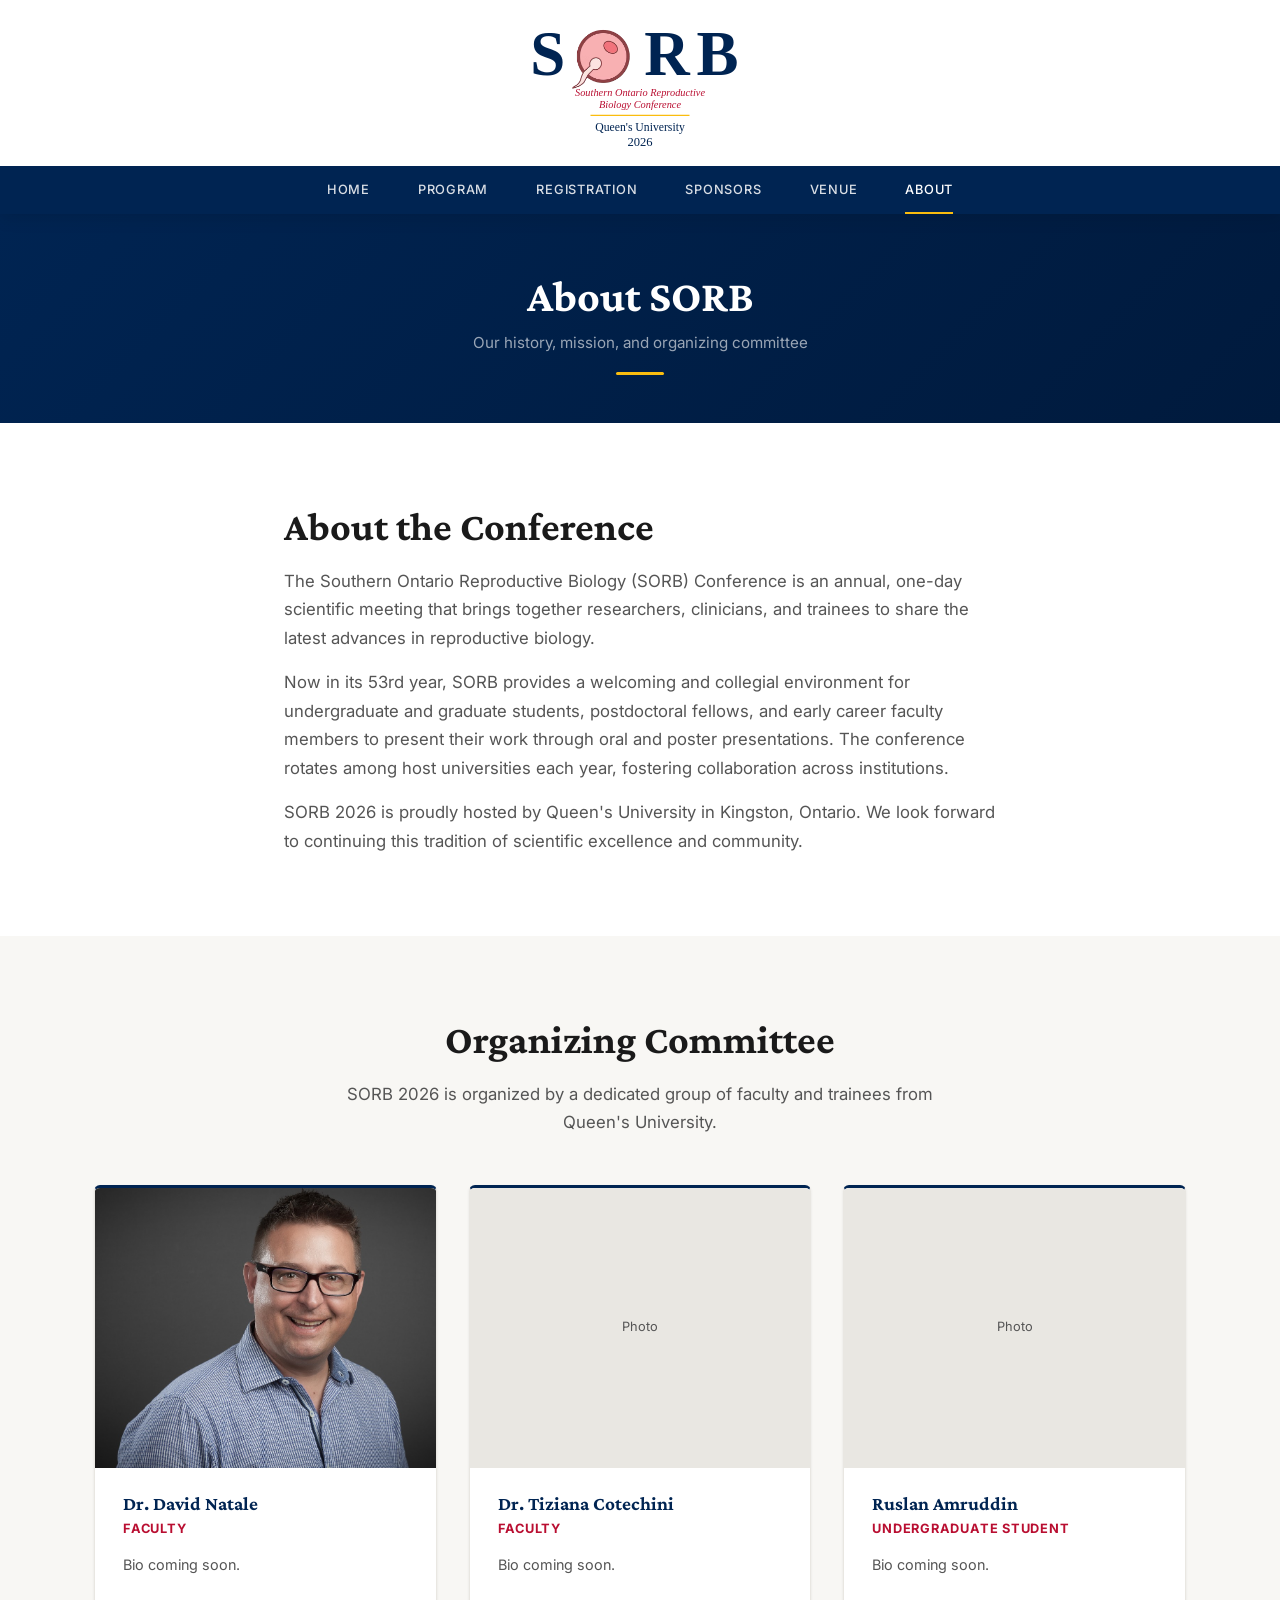
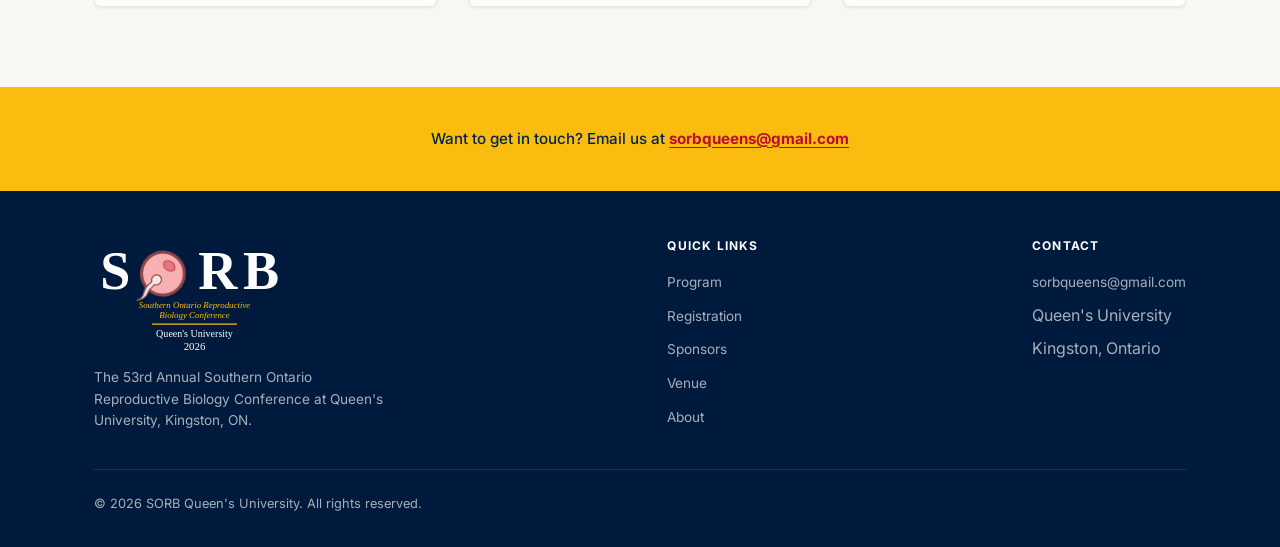
==== about.html @ fcd5a724 "Add Dr. David Natale headshot to About page Co-Authored-By: Claude Opus 4.6 (1M context) <noreply@an" ====
<!DOCTYPE html>
<html lang="en">
<head>
  <meta charset="UTF-8">
  <meta name="viewport" content="width=device-width, initial-scale=1.0">
  <title>About — SORB 2026</title>
  <meta name="description" content="About the Southern Ontario Reproductive Biology Conference and the SORB 2026 organizing committee at Queen's University.">
  <meta property="og:title" content="About — SORB 2026">
  <meta property="og:description" content="Learn about the SORB conference and our organizing committee.">
  <link rel="icon" href="favicon.ico" sizes="any">
  <link rel="preconnect" href="https://fonts.googleapis.com">
  <link rel="preconnect" href="https://fonts.gstatic.com" crossorigin>
  <link href="https://fonts.googleapis.com/css2?family=Crimson+Pro:wght@700;800&family=Inter:wght@400;500;600;700&display=swap" rel="stylesheet">
  <link rel="stylesheet" href="styles.css">
</head>
<body>

  <a href="#main" class="skip-link">Skip to content</a>

  <header class="site-header">
    <div class="header-top">
      <a href="index.html" class="header-logo">
        <img src="logo.svg" alt="SORB — Southern Ontario Reproductive Biology Conference, Queen's University 2026" class="header-logo__img">
      </a>
      <button class="nav-toggle" aria-label="Toggle navigation" aria-expanded="false">
        <span></span><span></span><span></span>
      </button>
    </div>
    <nav class="header-nav" aria-label="Main navigation">
      <ul class="header-nav__list">
        <li class="header-nav__item"><a href="index.html">Home</a></li>
        <li class="header-nav__item"><a href="program.html">Program</a></li>
        <li class="header-nav__item"><a href="registration.html">Registration</a></li>
        <li class="header-nav__item"><a href="sponsors.html">Sponsors</a></li>
        <li class="header-nav__item"><a href="venue.html">Venue</a></li>
        <li class="header-nav__item"><a href="about.html" class="active">About</a></li>
      </ul>
    </nav>
  </header>

  <main id="main">
    <div class="page-header">
      <h1 class="page-header__title">About SORB</h1>
      <p class="page-header__subtitle">Our history, mission, and organizing committee</p>
      <div class="page-header__divider"></div>
    </div>

    <!-- About -->
    <section class="section">
      <div class="container container--narrow">
        <h2 class="section-title animate animate--fade-up">About the Conference</h2>
        <p class="section-subtitle animate animate--fade-up animate--d1" style="max-width:none;">
          The Southern Ontario Reproductive Biology (SORB) Conference is an annual, one-day scientific meeting that brings together researchers, clinicians, and trainees to share the latest advances in reproductive biology.
        </p>
        <p class="section-subtitle animate animate--fade-up animate--d2" style="max-width:none;margin-top:16px;">
          Now in its 53rd year, SORB provides a welcoming and collegial environment for undergraduate and graduate students, postdoctoral fellows, and early career faculty members to present their work through oral and poster presentations. The conference rotates among host universities each year, fostering collaboration across institutions.
        </p>
        <p class="section-subtitle animate animate--fade-up animate--d3" style="max-width:none;margin-top:16px;">
          SORB 2026 is proudly hosted by Queen's University in Kingston, Ontario. We look forward to continuing this tradition of scientific excellence and community.
        </p>
      </div>
    </section>

    <!-- Organizing Committee -->
    <section class="section section--light">
      <div class="container">
        <div class="text-center">
          <h2 class="section-title animate animate--fade-up">Organizing Committee</h2>
          <p class="section-subtitle mx-auto animate animate--fade-up animate--d1" style="text-align:center;margin-bottom:16px;">
            SORB 2026 is organized by a dedicated group of faculty and trainees from Queen's University.
          </p>
        </div>

        <div class="team-grid-bio">
          <div class="bio-card animate animate--fade-up animate--d1">
            <div class="bio-card__photo">
              <img src="images/david-natale.jpg" alt="Dr. David Natale">
            </div>
            <div class="bio-card__body">
              <h3 class="bio-card__name">Dr. David Natale</h3>
              <p class="bio-card__role">Faculty</p>
              <p class="bio-card__bio">Bio coming soon.</p>
            </div>
          </div>
          <div class="bio-card animate animate--fade-up animate--d2">
            <div class="bio-card__photo">
              <span>Photo</span>
            </div>
            <div class="bio-card__body">
              <h3 class="bio-card__name">Dr. Tiziana Cotechini</h3>
              <p class="bio-card__role">Faculty</p>
              <p class="bio-card__bio">Bio coming soon.</p>
            </div>
          </div>
          <div class="bio-card animate animate--fade-up animate--d3">
            <div class="bio-card__photo">
              <span>Photo</span>
            </div>
            <div class="bio-card__body">
              <h3 class="bio-card__name">Ruslan Amruddin</h3>
              <p class="bio-card__role">Undergraduate Student</p>
              <p class="bio-card__bio">Bio coming soon.</p>
            </div>
          </div>
        </div>
      </div>
    </section>

    <section class="contact-bar">
      <div class="container">
        <p>Want to get in touch? Email us at <a href="mailto:sorbqueens@gmail.com">sorbqueens@gmail.com</a></p>
      </div>
    </section>
  </main>

  <footer class="site-footer">
    <div class="container">
      <div class="footer-inner">
        <div class="footer-brand">
          <img src="logo-footer.svg" alt="SORB 2026" class="footer-brand__img">
          <p class="footer-brand__text">The 53rd Annual Southern Ontario Reproductive Biology Conference at Queen's University, Kingston, ON.</p>
        </div>
        <div class="footer-links">
          <h4>Quick Links</h4>
          <ul>
            <li><a href="program.html">Program</a></li>
            <li><a href="registration.html">Registration</a></li>
            <li><a href="sponsors.html">Sponsors</a></li>
            <li><a href="venue.html">Venue</a></li>
            <li><a href="about.html">About</a></li>
          </ul>
        </div>
        <div class="footer-links">
          <h4>Contact</h4>
          <ul>
            <li><a href="mailto:sorbqueens@gmail.com">sorbqueens@gmail.com</a></li>
            <li>Queen's University</li>
            <li>Kingston, Ontario</li>
          </ul>
        </div>
      </div>
      <div class="footer-bottom">
        <span>&copy; 2026 SORB Queen's University. All rights reserved.</span>
      </div>
    </div>
  </footer>

  <script src="animations.js"></script>
</body>
</html>
---- styles.css ----
/* SORB 2026 — Queen's University */

*,
*::before,
*::after {
  margin: 0;
  padding: 0;
  box-sizing: border-box;
}

:root {
  --navy: #002452;
  --gold: #fabd0f;
  --red: #b90e31;
  --navy-light: #003478;
  --navy-dark: #001a3d;
  --gold-light: #fcd44f;
  --gold-dark: #7a5c00;
  --red-light: #d4213f;
  --off-white: #f8f7f4;
  --light-gray: #e9e7e2;
  --text: #1a1a1a;
  --text-muted: #555;
  --white: #ffffff;
  --shadow-sm: 0 1px 3px rgba(0, 0, 0, .08);
  --shadow-md: 0 4px 16px rgba(0, 0, 0, .1);
  --shadow-lg: 0 8px 32px rgba(0, 0, 0, .12);
  --radius: 6px;
  --transition: .25s ease;
}

html {
  scroll-behavior: smooth;
  font-size: 16px;
}

body {
  font-family: 'Inter', -apple-system, BlinkMacSystemFont, 'Segoe UI', Roboto, sans-serif;
  color: var(--text);
  background: var(--white);
  line-height: 1.6;
  -webkit-font-smoothing: antialiased;
  opacity: 0;
  transition: opacity .5s ease;
}

body.loaded {
  opacity: 1;
}

img {
  max-width: 100%;
  display: block;
}

a {
  color: inherit;
  text-decoration: none;
}

/* Restore link affordance in body content */
.venue-details a,
.contact-bar a,
.section-subtitle a,
.guideline-card__text a,
.info-card__text a {
  color: var(--red);
  font-weight: 600;
  text-decoration: underline;
  text-underline-offset: 3px;
  transition: color var(--transition);
}

.venue-details a:hover,
.section-subtitle a:hover {
  color: var(--navy);
}

h1, h2, h3, h4, h5, h6 {
  font-family: 'Crimson Pro', Georgia, 'Times New Roman', serif;
  line-height: 1.2;
  font-weight: 700;
}

/* Skip Nav */
.skip-link {
  position: absolute;
  top: -100px;
  left: 16px;
  background: var(--gold);
  color: var(--navy);
  padding: 8px 16px;
  font-family: 'Inter', sans-serif;
  font-size: .85rem;
  font-weight: 600;
  border-radius: var(--radius);
  z-index: 9999;
  transition: top .2s;
}

.skip-link:focus {
  top: 8px;
}

/* Focus Visible */
:focus-visible {
  outline: 2px solid var(--gold);
  outline-offset: 3px;
}

.site-header :focus-visible {
  outline-color: var(--gold);
}

/* Utilities */
.container {
  width: 100%;
  max-width: 1140px;
  margin: 0 auto;
  padding: 0 24px;
}

.container--narrow {
  max-width: 760px;
}

.container--xs {
  max-width: 600px;
}

.section {
  padding: 80px 0;
}

.section--navy {
  background: var(--navy);
  color: var(--white);
}

.section--gold {
  background: var(--gold);
  color: var(--navy);
}

.section--red {
  background: var(--red);
  color: var(--white);
}

.section--light {
  background: var(--off-white);
}

.section-label {
  display: inline-block;
  font-family: 'Inter', sans-serif;
  font-size: .75rem;
  font-weight: 700;
  letter-spacing: .15em;
  text-transform: uppercase;
  color: var(--red);
  margin-bottom: 12px;
}

.section--navy .section-label {
  color: var(--gold);
}

.section-title {
  font-size: clamp(1.75rem, 4vw, 2.5rem);
  margin-bottom: 16px;
}

.section-subtitle {
  font-family: 'Inter', sans-serif;
  font-size: 1.05rem;
  font-weight: 400;
  color: var(--text-muted);
  max-width: 640px;
  line-height: 1.7;
}

.section--navy .section-subtitle {
  color: rgba(255, 255, 255, .7);
}

.text-center {
  text-align: center;
}

.mx-auto {
  margin-left: auto;
  margin-right: auto;
}

/* Buttons */
.btn {
  display: inline-flex;
  align-items: center;
  justify-content: center;
  gap: 8px;
  font-family: 'Inter', sans-serif;
  font-size: .875rem;
  font-weight: 600;
  letter-spacing: .03em;
  padding: 13px 32px;
  border-radius: var(--radius);
  border: 2px solid transparent;
  cursor: pointer;
  transition: all var(--transition);
  white-space: nowrap;
}

.btn--primary {
  background: var(--gold);
  color: var(--navy);
  border-color: var(--gold);
}

.btn--primary:hover {
  background: var(--gold-light);
  border-color: var(--gold-light);
  transform: translateY(-2px) scale(1.02);
  box-shadow: 0 6px 20px rgba(250, 189, 15, .35);
}

.btn--outline {
  background: transparent;
  color: var(--white);
  border-color: var(--white);
}

.btn--outline:hover {
  background: var(--white);
  color: var(--navy);
  transform: translateY(-2px) scale(1.02);
}

.btn--red {
  background: var(--red);
  color: var(--white);
  border-color: var(--red);
}

.btn--red:hover {
  background: var(--red-light);
  border-color: var(--red-light);
  transform: translateY(-2px) scale(1.02);
  box-shadow: 0 6px 20px rgba(185, 14, 49, .3);
}

.btn--navy {
  background: var(--navy);
  color: var(--white);
  border-color: var(--navy);
}

.btn--navy:hover {
  background: var(--navy-light);
  border-color: var(--navy-light);
  transform: translateY(-2px) scale(1.02);
  box-shadow: var(--shadow-md);
}

.btn--disabled {
  opacity: .45;
  pointer-events: none;
}

/* Header */
.site-header {
  position: sticky;
  top: 0;
  z-index: 1000;
  background: var(--navy);
  box-shadow: var(--shadow-md);
}

.header-top {
  display: flex;
  align-items: center;
  justify-content: center;
  padding: 16px 24px 10px;
  background: var(--white);
}

.header-logo {
  display: flex;
  align-items: center;
  justify-content: center;
}

.header-logo__img {
  height: 140px;
  width: auto;
}

.header-nav {
  background: var(--navy);
}

.header-nav__list {
  display: flex;
  align-items: center;
  justify-content: center;
  list-style: none;
  gap: 0;
}

.header-nav__item a {
  display: block;
  padding: 14px 24px;
  font-family: 'Inter', sans-serif;
  font-size: .8rem;
  font-weight: 500;
  letter-spacing: .06em;
  text-transform: uppercase;
  color: rgba(255, 255, 255, .85);
  transition: all var(--transition);
  position: relative;
}

.header-nav__item a::after {
  content: '';
  position: absolute;
  bottom: 0;
  left: 24px;
  width: 0;
  height: 2px;
  background: var(--gold);
  transition: width .3s ease;
}

.header-nav__item a:hover,
.header-nav__item a.active {
  color: var(--white);
}

.header-nav__item a:hover::after,
.header-nav__item a.active::after {
  width: calc(100% - 48px);
}

/* Mobile hamburger */
.nav-toggle {
  display: none;
  background: none;
  border: none;
  cursor: pointer;
  padding: 8px;
  position: absolute;
  right: 20px;
  top: 50%;
  transform: translateY(-50%);
}

.nav-toggle span {
  display: block;
  width: 24px;
  height: 2px;
  background: var(--navy);
  margin: 5px 0;
  transition: all .3s;
}

/* Hero */
.hero {
  position: relative;
  min-height: 560px;
  display: flex;
  align-items: center;
  justify-content: center;
  background: var(--navy);
  overflow: hidden;
  text-align: center;
  color: var(--white);
  animation: heroGradient 12s ease infinite;
}

@keyframes heroGradient {
  0%, 100% { background: linear-gradient(135deg, var(--navy) 0%, var(--navy-dark) 60%, #001230 100%); }
  50% { background: linear-gradient(135deg, #001230 0%, var(--navy) 40%, var(--navy-dark) 100%); }
}

/* Floating shapes */
.hero__shape {
  position: absolute;
  border-radius: 50%;
  opacity: .06;
  pointer-events: none;
}

.hero__shape--1 {
  width: 300px;
  height: 300px;
  border: 2px solid var(--gold);
  top: -60px;
  right: -80px;
  animation: float1 8s ease-in-out infinite;
}

.hero__shape--2 {
  width: 180px;
  height: 180px;
  background: var(--red);
  bottom: -40px;
  left: 5%;
  animation: float2 10s ease-in-out infinite;
}

.hero__shape--3 {
  width: 120px;
  height: 120px;
  border: 2px solid var(--white);
  top: 30%;
  left: -30px;
  animation: float3 7s ease-in-out infinite;
}

@keyframes float1 {
  0%, 100% { transform: translate(0, 0) rotate(0deg); }
  50% { transform: translate(-20px, 30px) rotate(15deg); }
}

@keyframes float2 {
  0%, 100% { transform: translate(0, 0) scale(1); }
  50% { transform: translate(15px, -25px) scale(1.05); }
}

@keyframes float3 {
  0%, 100% { transform: translate(0, 0); }
  50% { transform: translate(10px, 20px); }
}

.hero__content {
  position: relative;
  z-index: 1;
  padding: 60px 24px;
  max-width: 820px;
  animation: heroFadeIn .8s ease .2s both;
}

@keyframes heroFadeIn {
  from { opacity: 0; transform: translateY(20px); }
  to { opacity: 1; transform: translateY(0); }
}

.hero__edition {
  font-family: 'Inter', sans-serif;
  font-size: .8rem;
  font-weight: 600;
  letter-spacing: .12em;
  text-transform: uppercase;
  color: rgba(255, 255, 255, .5);
  margin-bottom: 20px;
}

.hero__title {
  font-size: clamp(2.5rem, 6vw, 4rem);
  font-weight: 800;
  margin-bottom: 20px;
  line-height: 1.1;
}

.hero__title em {
  font-style: normal;
  color: var(--gold);
}

.hero__desc {
  font-family: 'Inter', sans-serif;
  font-size: 1.05rem;
  color: rgba(255, 255, 255, .7);
  max-width: 580px;
  margin: 0 auto 36px;
  line-height: 1.7;
}

.hero__actions {
  display: flex;
  align-items: center;
  justify-content: center;
  gap: 16px;
  flex-wrap: wrap;
}

/* Countdown */
.countdown {
  background: var(--white);
  padding: 48px 0;
  text-align: center;
  border-bottom: 1px solid var(--light-gray);
}

.countdown__label {
  font-family: 'Inter', sans-serif;
  font-size: .75rem;
  font-weight: 700;
  letter-spacing: .12em;
  text-transform: uppercase;
  color: var(--text-muted);
  margin-bottom: 24px;
}

.countdown__grid {
  display: flex;
  justify-content: center;
  gap: 20px;
  flex-wrap: wrap;
}

.countdown__box {
  background: var(--navy);
  border-radius: var(--radius);
  padding: 20px 28px;
  min-width: 100px;
  text-align: center;
}

.countdown__number {
  font-family: 'Crimson Pro', Georgia, serif;
  font-size: 2.5rem;
  font-weight: 700;
  color: var(--gold);
  line-height: 1;
  transition: transform .3s ease;
}

.countdown__number.tick {
  animation: countTick .4s ease;
}

@keyframes countTick {
  0% { transform: scale(1); }
  50% { transform: scale(1.1); }
  100% { transform: scale(1); }
}

.countdown__unit {
  font-family: 'Inter', sans-serif;
  font-size: .7rem;
  font-weight: 600;
  letter-spacing: .1em;
  text-transform: uppercase;
  color: rgba(255, 255, 255, .6);
  margin-top: 6px;
}

/* Stats */
.stats {
  background: var(--navy);
  padding: 56px 0;
  border-top: 3px solid var(--gold);
}

.stats__grid {
  display: flex;
  justify-content: center;
  gap: 56px;
  flex-wrap: wrap;
}

.stats__item {
  text-align: center;
  color: var(--white);
}

.stats__number {
  font-family: 'Crimson Pro', Georgia, serif;
  font-size: 3rem;
  font-weight: 700;
  line-height: 1;
  color: var(--white);
}

.stats__number span {
  color: rgba(255, 255, 255, .5);
}

.stats__desc {
  font-family: 'Inter', sans-serif;
  font-size: .8rem;
  font-weight: 500;
  letter-spacing: .06em;
  text-transform: uppercase;
  color: rgba(255, 255, 255, .5);
  margin-top: 8px;
}

/* Info Cards */
.info-grid {
  display: grid;
  grid-template-columns: repeat(auto-fit, minmax(300px, 1fr));
  gap: 32px;
  margin-top: 48px;
}

.info-card {
  background: var(--white);
  border-radius: var(--radius);
  padding: 36px 32px;
  box-shadow: var(--shadow-sm);
  border: 1px solid var(--light-gray);
  border-top: 3px solid transparent;
  transition: all .3s ease;
}

.info-card:hover {
  box-shadow: var(--shadow-lg);
  transform: translateY(-5px);
  border-top-color: var(--navy);
}

.info-card__icon {
  width: 48px;
  height: 48px;
  border-radius: var(--radius);
  background: var(--navy);
  color: var(--gold);
  display: flex;
  align-items: center;
  justify-content: center;
  margin-bottom: 20px;
}

.info-card__title {
  font-size: 1.15rem;
  margin-bottom: 8px;
  color: var(--navy);
}

.info-card__text {
  font-family: 'Inter', sans-serif;
  font-size: .9rem;
  color: var(--text-muted);
  line-height: 1.65;
}

/* Announcement Banner */
.announcement {
  background: var(--red);
  color: var(--white);
  text-align: center;
  padding: 56px 24px;
}

.announcement__label {
  display: inline-block;
  font-family: 'Inter', sans-serif;
  font-size: .7rem;
  font-weight: 700;
  letter-spacing: .15em;
  text-transform: uppercase;
  background: rgba(255, 255, 255, .15);
  padding: 5px 16px;
  border-radius: 100px;
  margin-bottom: 20px;
}

.announcement__title {
  font-size: clamp(1.5rem, 3.5vw, 2.25rem);
  max-width: 700px;
  margin: 0 auto 24px;
}

/* Schedule (Program) */
.schedule-block {
  border-left: 3px solid var(--navy);
  padding-left: 28px;
  margin-bottom: 40px;
  position: relative;
}

.schedule-block::before {
  content: '';
  position: absolute;
  left: -7px;
  top: 4px;
  width: 11px;
  height: 11px;
  border-radius: 50%;
  background: var(--navy);
  border: 2px solid var(--white);
  box-shadow: 0 0 0 2px var(--navy);
}

.schedule-block__time {
  font-family: 'Inter', sans-serif;
  font-size: .85rem;
  font-weight: 700;
  letter-spacing: .04em;
  color: var(--red);
  margin-bottom: 4px;
}

.schedule-block__title {
  font-size: 1.1rem;
  color: var(--navy);
  margin-bottom: 4px;
}

.schedule-block__desc {
  font-family: 'Inter', sans-serif;
  font-size: .9rem;
  color: var(--text-muted);
  font-style: italic;
}

/* Timeline (Registration) */
.timeline {
  position: relative;
  padding-left: 0;
  list-style: none;
}

.timeline::before {
  content: '';
  position: absolute;
  left: 15px;
  top: 0;
  bottom: 0;
  width: 2px;
  background: var(--light-gray);
}

.timeline__item {
  position: relative;
  padding-left: 48px;
  padding-bottom: 32px;
}

.timeline__item:last-child {
  padding-bottom: 0;
}

.timeline__item::before {
  content: '';
  position: absolute;
  left: 8px;
  top: 6px;
  width: 16px;
  height: 16px;
  border-radius: 50%;
  background: var(--white);
  border: 3px solid var(--navy);
  z-index: 1;
}

.timeline__item--active::before {
  background: var(--gold);
  border-color: var(--gold);
}

.timeline__date {
  font-family: 'Inter', sans-serif;
  font-size: .8rem;
  font-weight: 700;
  color: var(--red);
  letter-spacing: .03em;
  margin-bottom: 2px;
}

.timeline__text {
  font-family: 'Inter', sans-serif;
  font-size: .95rem;
  color: var(--text);
}

/* Guidelines — prose layout instead of card grid */
.guidelines {
  margin-top: 40px;
}

.guideline-item {
  padding: 28px 0;
  border-bottom: 1px solid var(--light-gray);
}

.guideline-item:first-child {
  padding-top: 0;
}

.guideline-item:last-child {
  border-bottom: none;
}

.guideline-item__title {
  font-size: 1.15rem;
  color: var(--navy);
  margin-bottom: 10px;
}

.guideline-item__text {
  font-family: 'Inter', sans-serif;
  font-size: .9rem;
  color: var(--text-muted);
  line-height: 1.7;
}

.guideline-item__text ul {
  list-style: none;
  margin-top: 8px;
}

.guideline-item__text ul li {
  padding: 4px 0 4px 16px;
  position: relative;
}

.guideline-item__text ul li::before {
  content: '';
  position: absolute;
  left: 0;
  top: 12px;
  width: 6px;
  height: 6px;
  border-radius: 50%;
  background: var(--navy);
}

/* Sponsors */
.sponsors-tier {
  margin-bottom: 56px;
}

.sponsors-tier__title {
  font-family: 'Inter', sans-serif;
  font-size: .8rem;
  font-weight: 700;
  letter-spacing: .12em;
  text-transform: uppercase;
  color: var(--text-muted);
  margin-bottom: 24px;
  text-align: center;
}

.sponsors-logos {
  display: flex;
  flex-wrap: wrap;
  align-items: center;
  justify-content: center;
  gap: 40px;
}

.sponsor-placeholder {
  width: 180px;
  height: 90px;
  background: var(--light-gray);
  border-radius: var(--radius);
  display: flex;
  align-items: center;
  justify-content: center;
  font-family: 'Inter', sans-serif;
  font-size: .75rem;
  color: var(--text-muted);
  border: 1px dashed #ccc;
  transition: all .3s ease;
}

.sponsor-placeholder:hover {
  background: #e0ddd7;
  transform: translateY(-2px);
}

/* Venue */
.venue-grid {
  display: grid;
  grid-template-columns: 1fr 1fr;
  gap: 48px;
  align-items: start;
}

.venue-details h3 {
  font-size: 1.2rem;
  color: var(--navy);
  margin-bottom: 8px;
  margin-top: 24px;
}

.venue-details h3:first-child {
  margin-top: 0;
}

.venue-details p {
  font-family: 'Inter', sans-serif;
  font-size: .925rem;
  color: var(--text-muted);
  line-height: 1.7;
}

.venue-map {
  background: var(--light-gray);
  border-radius: var(--radius);
  overflow: hidden;
  min-height: 360px;
  display: flex;
  align-items: center;
  justify-content: center;
  font-family: 'Inter', sans-serif;
  font-size: .85rem;
  color: var(--text-muted);
  box-shadow: var(--shadow-sm);
}

.venue-map iframe {
  width: 100%;
  height: 400px;
  border: 0;
}

/* Team */
.team-grid {
  display: grid;
  grid-template-columns: repeat(auto-fill, minmax(200px, 1fr));
  gap: 32px;
  margin-top: 40px;
}

.team-card {
  text-align: center;
  transition: transform .3s ease;
}

.team-card:hover {
  transform: translateY(-4px);
}

.team-card__photo {
  width: 120px;
  height: 120px;
  border-radius: 50%;
  background: var(--light-gray);
  margin: 0 auto 16px;
  display: flex;
  align-items: center;
  justify-content: center;
  font-family: 'Inter', sans-serif;
  font-size: .7rem;
  color: var(--text-muted);
  border: 3px solid var(--navy);
  transition: border-color .3s ease, transform .3s ease;
}

.team-card:hover .team-card__photo {
  border-color: var(--gold);
  transform: scale(1.05);
}

.team-card__name {
  font-size: 1rem;
  color: var(--navy);
  margin-bottom: 2px;
}

.team-card__role {
  font-family: 'Inter', sans-serif;
  font-size: .8rem;
  color: var(--text-muted);
}

/* Bio Cards (About page) */
.team-grid-bio {
  display: grid;
  grid-template-columns: repeat(auto-fill, minmax(300px, 1fr));
  gap: 32px;
  margin-top: 48px;
}

.bio-card {
  background: var(--white);
  border-radius: var(--radius);
  border: 1px solid var(--light-gray);
  border-top: 3px solid var(--navy);
  box-shadow: var(--shadow-sm);
  overflow: hidden;
  transition: box-shadow .3s ease, transform .3s ease;
}

.bio-card:hover {
  box-shadow: var(--shadow-lg);
  transform: translateY(-4px);
}

.bio-card__photo {
  width: 100%;
  aspect-ratio: 1 / 1;
  max-height: 280px;
  background: var(--light-gray);
  display: flex;
  align-items: center;
  justify-content: center;
  overflow: hidden;
}

.bio-card__photo img {
  width: 100%;
  height: 100%;
  object-fit: cover;
}

.bio-card__photo span {
  font-family: 'Inter', sans-serif;
  font-size: .8rem;
  color: var(--text-muted);
}

.bio-card__body {
  padding: 24px 28px 28px;
}

.bio-card__name {
  font-size: 1.2rem;
  color: var(--navy);
  margin-bottom: 4px;
}

.bio-card__role {
  font-family: 'Inter', sans-serif;
  font-size: .8rem;
  font-weight: 700;
  letter-spacing: .06em;
  text-transform: uppercase;
  color: var(--red);
  margin-bottom: 14px;
}

.bio-card__bio {
  font-family: 'Inter', sans-serif;
  font-size: .9rem;
  color: var(--text-muted);
  line-height: 1.7;
}

/* Footer */
.site-footer {
  background: var(--navy-dark);
  color: rgba(255, 255, 255, .65);
  padding: 48px 0 32px;
}

.footer-inner {
  display: flex;
  flex-wrap: wrap;
  justify-content: space-between;
  gap: 40px;
  margin-bottom: 32px;
}

.footer-brand__img {
  height: 120px;
  width: auto;
  margin-bottom: 8px;
}

.footer-brand__text {
  font-family: 'Inter', sans-serif;
  font-size: .85rem;
  max-width: 300px;
  line-height: 1.6;
}

.footer-links h4 {
  font-family: 'Inter', sans-serif;
  font-size: .75rem;
  font-weight: 700;
  letter-spacing: .1em;
  text-transform: uppercase;
  color: var(--white);
  margin-bottom: 16px;
}

.footer-links ul {
  list-style: none;
}

.footer-links ul li {
  margin-bottom: 8px;
}

.footer-links ul li a {
  font-family: 'Inter', sans-serif;
  font-size: .85rem;
  transition: color var(--transition);
}

.footer-links ul li a:hover {
  color: var(--gold);
}

.footer-bottom {
  border-top: 1px solid rgba(255, 255, 255, .1);
  padding-top: 24px;
  display: flex;
  justify-content: space-between;
  align-items: center;
  flex-wrap: wrap;
  gap: 16px;
  font-family: 'Inter', sans-serif;
  font-size: .8rem;
}

/* Page Header (inner pages) */
.page-header {
  background: linear-gradient(135deg, var(--navy) 0%, var(--navy-dark) 100%);
  color: var(--white);
  text-align: center;
  padding: 56px 24px 48px;
}

.page-header__title {
  font-size: clamp(1.75rem, 4vw, 2.75rem);
}

.page-header__subtitle {
  font-family: 'Inter', sans-serif;
  font-size: .95rem;
  color: rgba(255, 255, 255, .6);
  margin-top: 8px;
}

.page-header__divider {
  width: 48px;
  height: 3px;
  background: var(--gold);
  margin: 16px auto 0;
  border-radius: 2px;
}

/* Contact Bar */
.contact-bar {
  background: var(--gold);
  color: var(--navy);
  text-align: center;
  padding: 40px 24px;
}

.contact-bar p {
  font-family: 'Inter', sans-serif;
  font-size: .95rem;
  font-weight: 500;
}

.contact-bar a {
  font-weight: 700;
  text-decoration: underline;
  text-underline-offset: 3px;
}

/* Land Acknowledgement */
.acknowledgement {
  font-family: 'Inter', sans-serif;
  font-size: .85rem;
  color: var(--text-muted);
  line-height: 1.75;
  font-style: italic;
  border-left: 3px solid var(--navy);
  padding-left: 20px;
  max-width: 700px;
}

/* Scroll Animations */
@keyframes fadeUp {
  from {
    opacity: 0;
    transform: translateY(24px);
  }
  to {
    opacity: 1;
    transform: translateY(0);
  }
}

@keyframes fadeIn {
  from { opacity: 0; }
  to { opacity: 1; }
}

@keyframes slideLeft {
  from {
    opacity: 0;
    transform: translateX(30px);
  }
  to {
    opacity: 1;
    transform: translateX(0);
  }
}

@keyframes slideRight {
  from {
    opacity: 0;
    transform: translateX(-30px);
  }
  to {
    opacity: 1;
    transform: translateX(0);
  }
}

.animate {
  opacity: 0;
}

.animate.in-view {
  animation-duration: .6s;
  animation-timing-function: ease-out;
  animation-fill-mode: both;
}

.animate--fade-up.in-view {
  animation-name: fadeUp;
}

.animate--fade-in.in-view {
  animation-name: fadeIn;
}

.animate--slide-left.in-view {
  animation-name: slideLeft;
}

.animate--slide-right.in-view {
  animation-name: slideRight;
}

/* Stagger delays */
.animate--d1 { animation-delay: .1s; }
.animate--d2 { animation-delay: .2s; }
.animate--d3 { animation-delay: .3s; }
.animate--d4 { animation-delay: .4s; }
.animate--d5 { animation-delay: .5s; }
.animate--d6 { animation-delay: .6s; }
.animate--d7 { animation-delay: .7s; }
.animate--d8 { animation-delay: .8s; }

/* Responsive */
@media (max-width: 900px) {
  .venue-grid {
    grid-template-columns: 1fr;
  }

  .footer-inner {
    flex-direction: column;
  }

  .stats__grid {
    gap: 32px;
  }
}

@media (max-width: 768px) {
  .header-top {
    position: relative;
  }

  .nav-toggle {
    display: block;
  }

  .header-nav__list {
    display: none;
    flex-direction: column;
    width: 100%;
  }

  .header-nav__list.open {
    display: flex;
  }

  .header-nav__item a {
    padding: 14px 24px;
    border-bottom: 1px solid rgba(255, 255, 255, .08);
  }

  .hero {
    min-height: 460px;
  }

  .info-grid {
    grid-template-columns: 1fr;
  }

  .section {
    padding: 56px 0;
  }

  .team-grid {
    grid-template-columns: repeat(2, 1fr);
  }

  .countdown__grid {
    gap: 12px;
  }

  .countdown__box {
    min-width: 72px;
    padding: 14px 16px;
  }

  .countdown__number {
    font-size: 1.75rem;
  }

  .stats__number {
    font-size: 2.25rem;
  }
}

@media (max-width: 480px) {
  .hero__actions {
    flex-direction: column;
    width: 100%;
    padding: 0 24px;
  }

  .hero__actions .btn {
    width: 100%;
  }

  .team-grid {
    grid-template-columns: 1fr;
  }
}
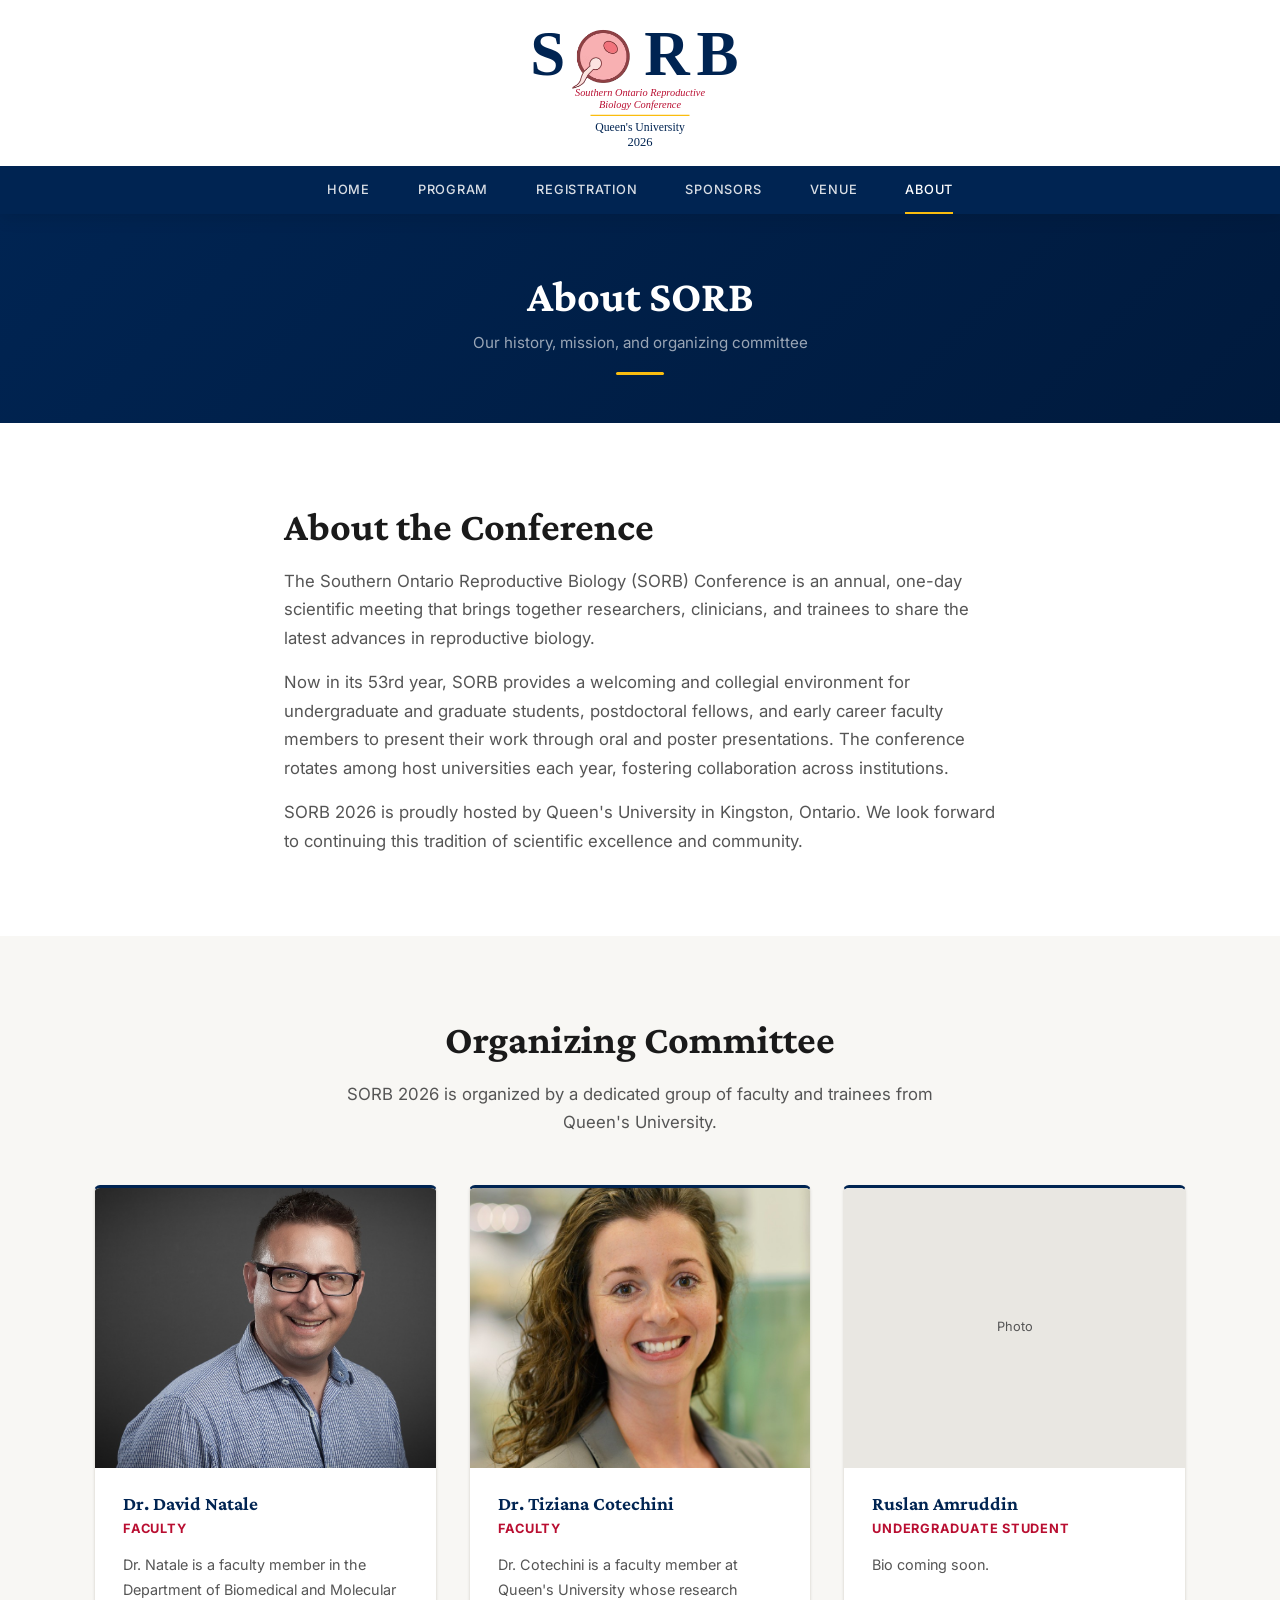
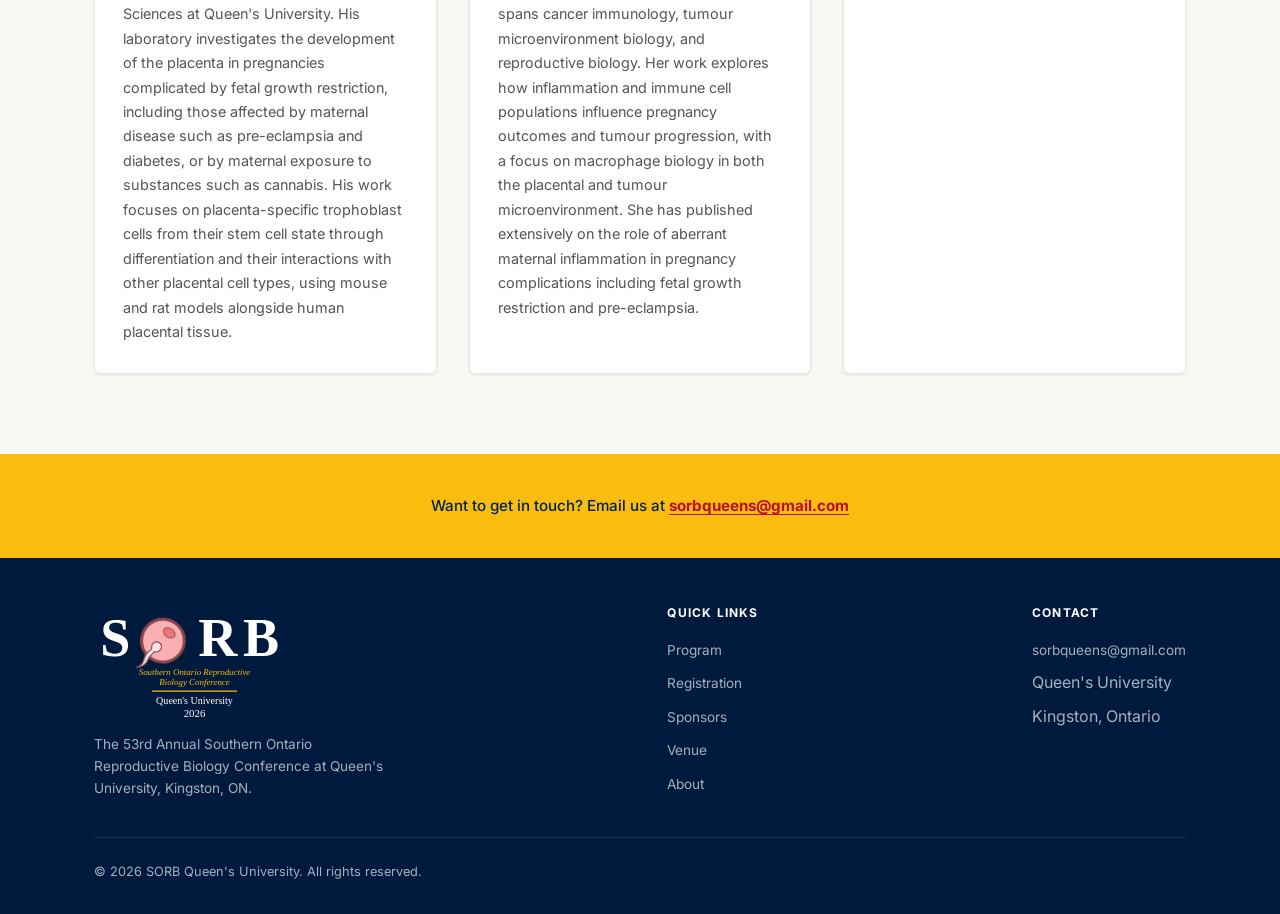
==== commit b17ab31c: "Add faculty bios and headshots for Dr. Natale and Dr. Cotechini Co-Authored-By: Claude Opus 4.6 (1M " ====
--- a/about.html
+++ b/about.html
@@ -79,17 +79,17 @@
             <div class="bio-card__body">
               <h3 class="bio-card__name">Dr. David Natale</h3>
               <p class="bio-card__role">Faculty</p>
-              <p class="bio-card__bio">Bio coming soon.</p>
+              <p class="bio-card__bio">Dr. Natale is a faculty member in the Department of Biomedical and Molecular Sciences at Queen's University. His laboratory investigates the development of the placenta in pregnancies complicated by fetal growth restriction, including those affected by maternal disease such as pre-eclampsia and diabetes, or by maternal exposure to substances such as cannabis. His work focuses on placenta-specific trophoblast cells from their stem cell state through differentiation and their interactions with other placental cell types, using mouse and rat models alongside human placental tissue.</p>
             </div>
           </div>
           <div class="bio-card animate animate--fade-up animate--d2">
             <div class="bio-card__photo">
-              <span>Photo</span>
+              <img src="images/tiziana-cotechini.jpg" alt="Dr. Tiziana Cotechini">
             </div>
             <div class="bio-card__body">
               <h3 class="bio-card__name">Dr. Tiziana Cotechini</h3>
               <p class="bio-card__role">Faculty</p>
-              <p class="bio-card__bio">Bio coming soon.</p>
+              <p class="bio-card__bio">Dr. Cotechini is a faculty member at Queen's University whose research spans cancer immunology, tumour microenvironment biology, and reproductive biology. Her work explores how inflammation and immune cell populations influence pregnancy outcomes and tumour progression, with a focus on macrophage biology in both the placental and tumour microenvironment. She has published extensively on the role of aberrant maternal inflammation in pregnancy complications including fetal growth restriction and pre-eclampsia.</p>
             </div>
           </div>
           <div class="bio-card animate animate--fade-up animate--d3">
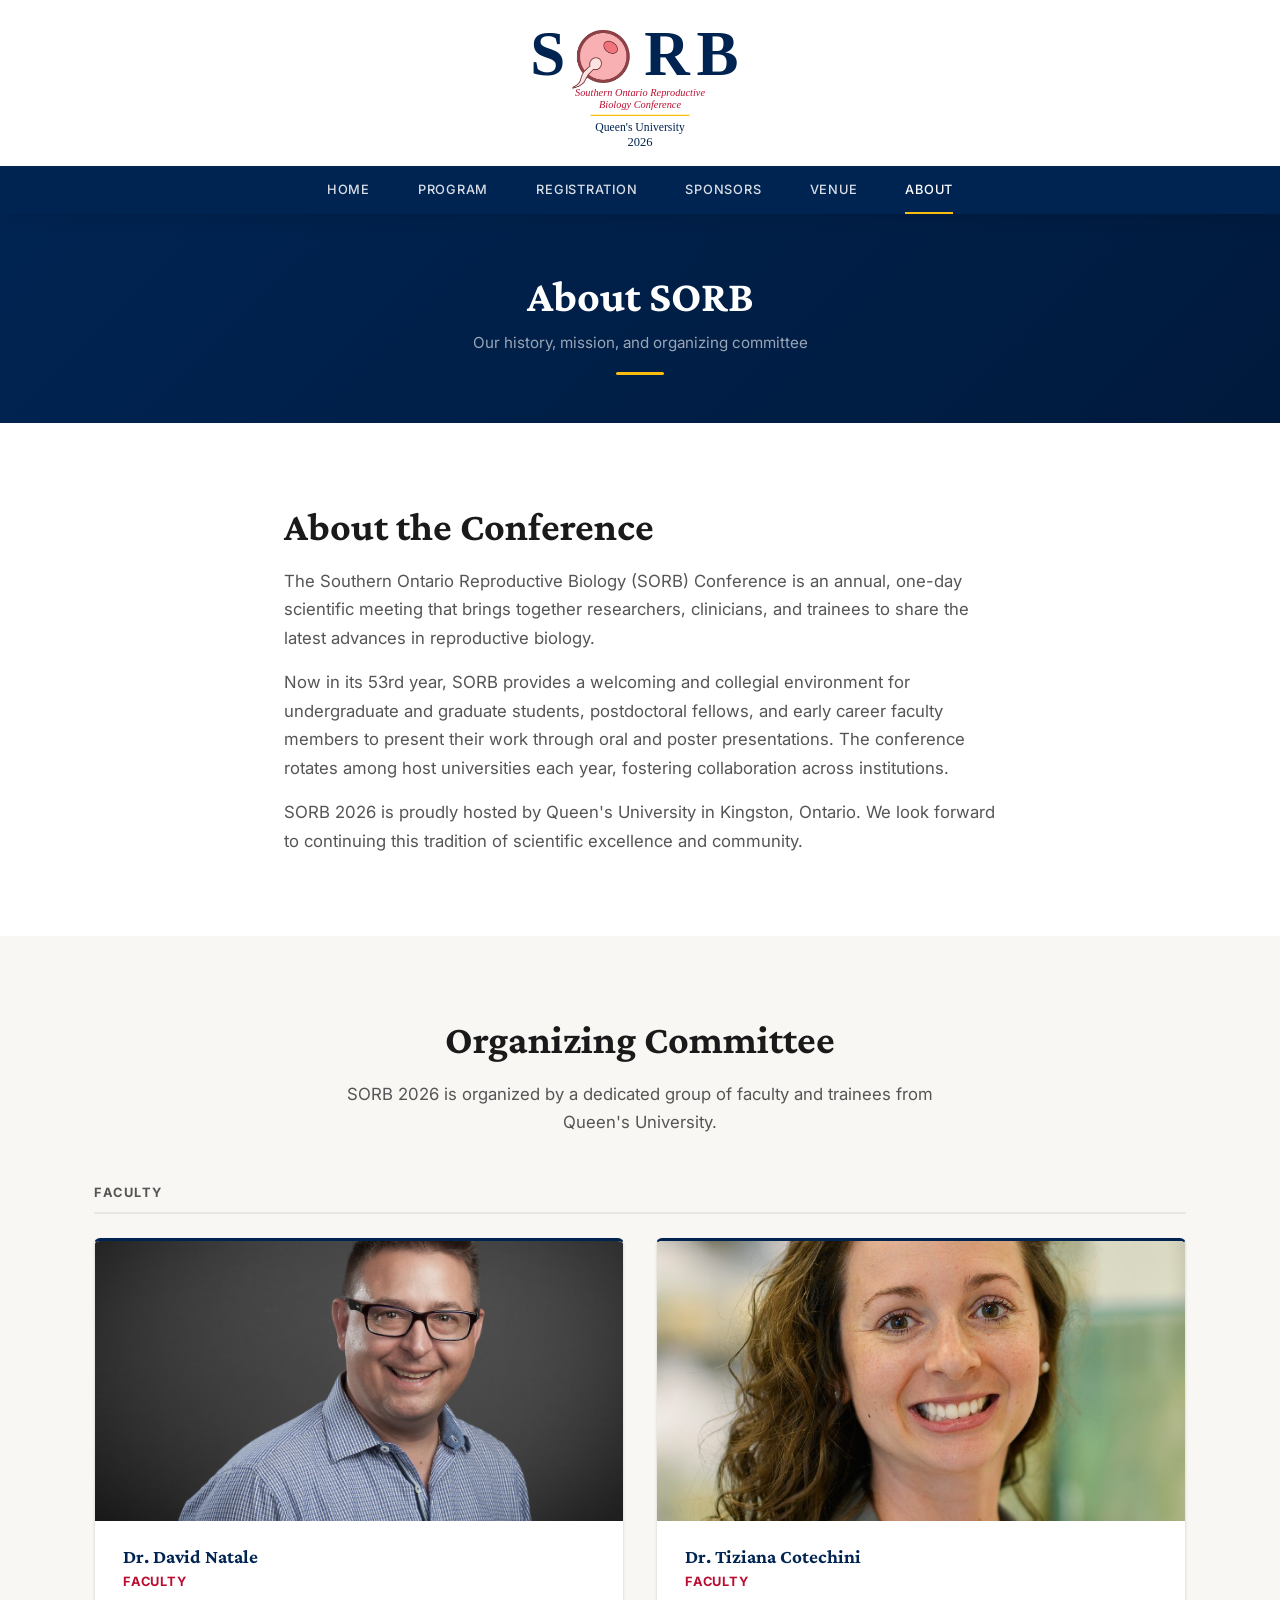
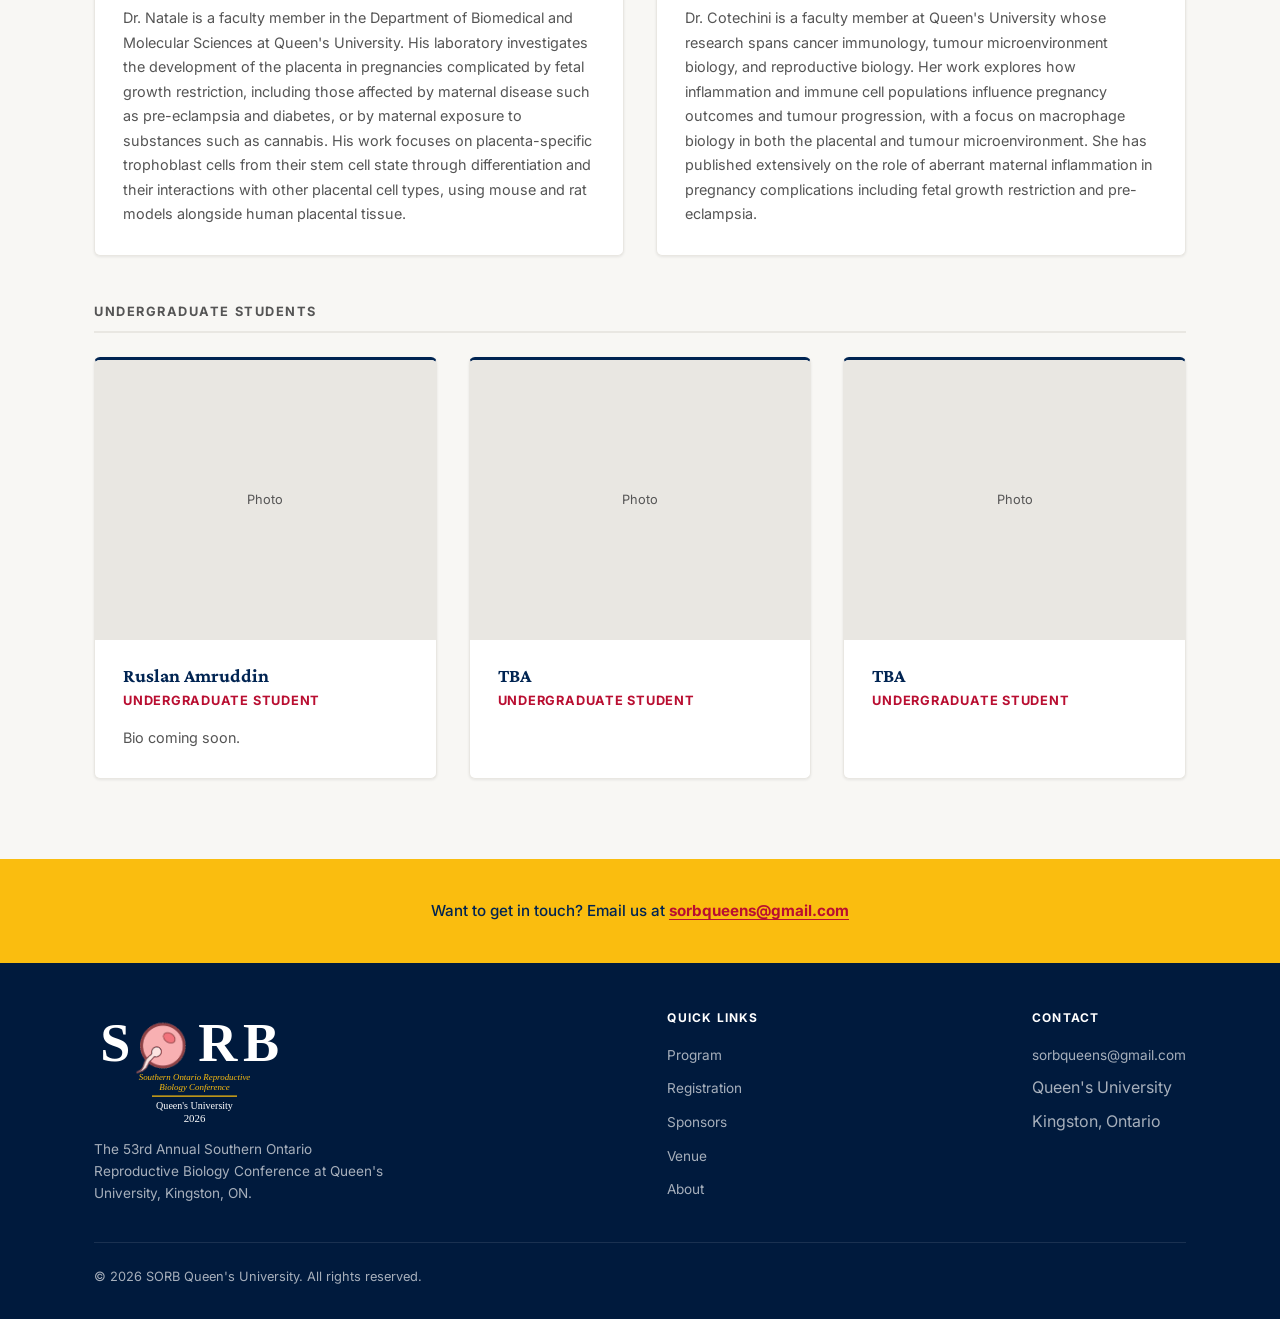
==== commit fd81d014: "Separate faculty and undergrad sections on About page - Faculty row: Dr. Natale and Dr. Cotechini si" ====
--- a/about.html
+++ b/about.html
@@ -71,7 +71,9 @@
           </p>
         </div>
 
-        <div class="team-grid-bio">
+        <!-- Faculty -->
+        <h3 class="committee-section-label animate animate--fade-up">Faculty</h3>
+        <div class="team-grid-bio team-grid-bio--two">
           <div class="bio-card animate animate--fade-up animate--d1">
             <div class="bio-card__photo">
               <img src="images/david-natale.jpg" alt="Dr. David Natale">
@@ -92,7 +94,12 @@
               <p class="bio-card__bio">Dr. Cotechini is a faculty member at Queen's University whose research spans cancer immunology, tumour microenvironment biology, and reproductive biology. Her work explores how inflammation and immune cell populations influence pregnancy outcomes and tumour progression, with a focus on macrophage biology in both the placental and tumour microenvironment. She has published extensively on the role of aberrant maternal inflammation in pregnancy complications including fetal growth restriction and pre-eclampsia.</p>
             </div>
           </div>
-          <div class="bio-card animate animate--fade-up animate--d3">
+        </div>
+
+        <!-- Undergraduate Students -->
+        <h3 class="committee-section-label animate animate--fade-up">Undergraduate Students</h3>
+        <div class="team-grid-bio">
+          <div class="bio-card animate animate--fade-up animate--d1">
             <div class="bio-card__photo">
               <span>Photo</span>
             </div>
@@ -100,6 +107,22 @@
               <h3 class="bio-card__name">Ruslan Amruddin</h3>
               <p class="bio-card__role">Undergraduate Student</p>
               <p class="bio-card__bio">Bio coming soon.</p>
+            </div>
+          </div>
+          <div class="bio-card bio-card--empty animate animate--fade-up animate--d2">
+            <div class="bio-card__photo"><span>Photo</span></div>
+            <div class="bio-card__body">
+              <h3 class="bio-card__name">TBA</h3>
+              <p class="bio-card__role">Undergraduate Student</p>
+              <p class="bio-card__bio"></p>
+            </div>
+          </div>
+          <div class="bio-card bio-card--empty animate animate--fade-up animate--d3">
+            <div class="bio-card__photo"><span>Photo</span></div>
+            <div class="bio-card__body">
+              <h3 class="bio-card__name">TBA</h3>
+              <p class="bio-card__role">Undergraduate Student</p>
+              <p class="bio-card__bio"></p>
             </div>
           </div>
         </div>
--- a/styles.css
+++ b/styles.css
@@ -958,12 +958,35 @@
   color: var(--text-muted);
 }
 
+/* Committee Section Labels */
+.committee-section-label {
+  font-family: 'Inter', sans-serif;
+  font-size: .8rem;
+  font-weight: 700;
+  letter-spacing: .12em;
+  text-transform: uppercase;
+  color: var(--text-muted);
+  margin-top: 48px;
+  margin-bottom: 8px;
+  padding-bottom: 12px;
+  border-bottom: 2px solid var(--light-gray);
+}
+
 /* Bio Cards (About page) */
 .team-grid-bio {
   display: grid;
   grid-template-columns: repeat(auto-fill, minmax(300px, 1fr));
   gap: 32px;
-  margin-top: 48px;
+  margin-top: 24px;
+}
+
+.team-grid-bio--two {
+  grid-template-columns: repeat(2, 1fr);
+}
+
+.bio-card--empty {
+  opacity: .5;
+  border-top-color: var(--light-gray);
 }
 
 .bio-card {
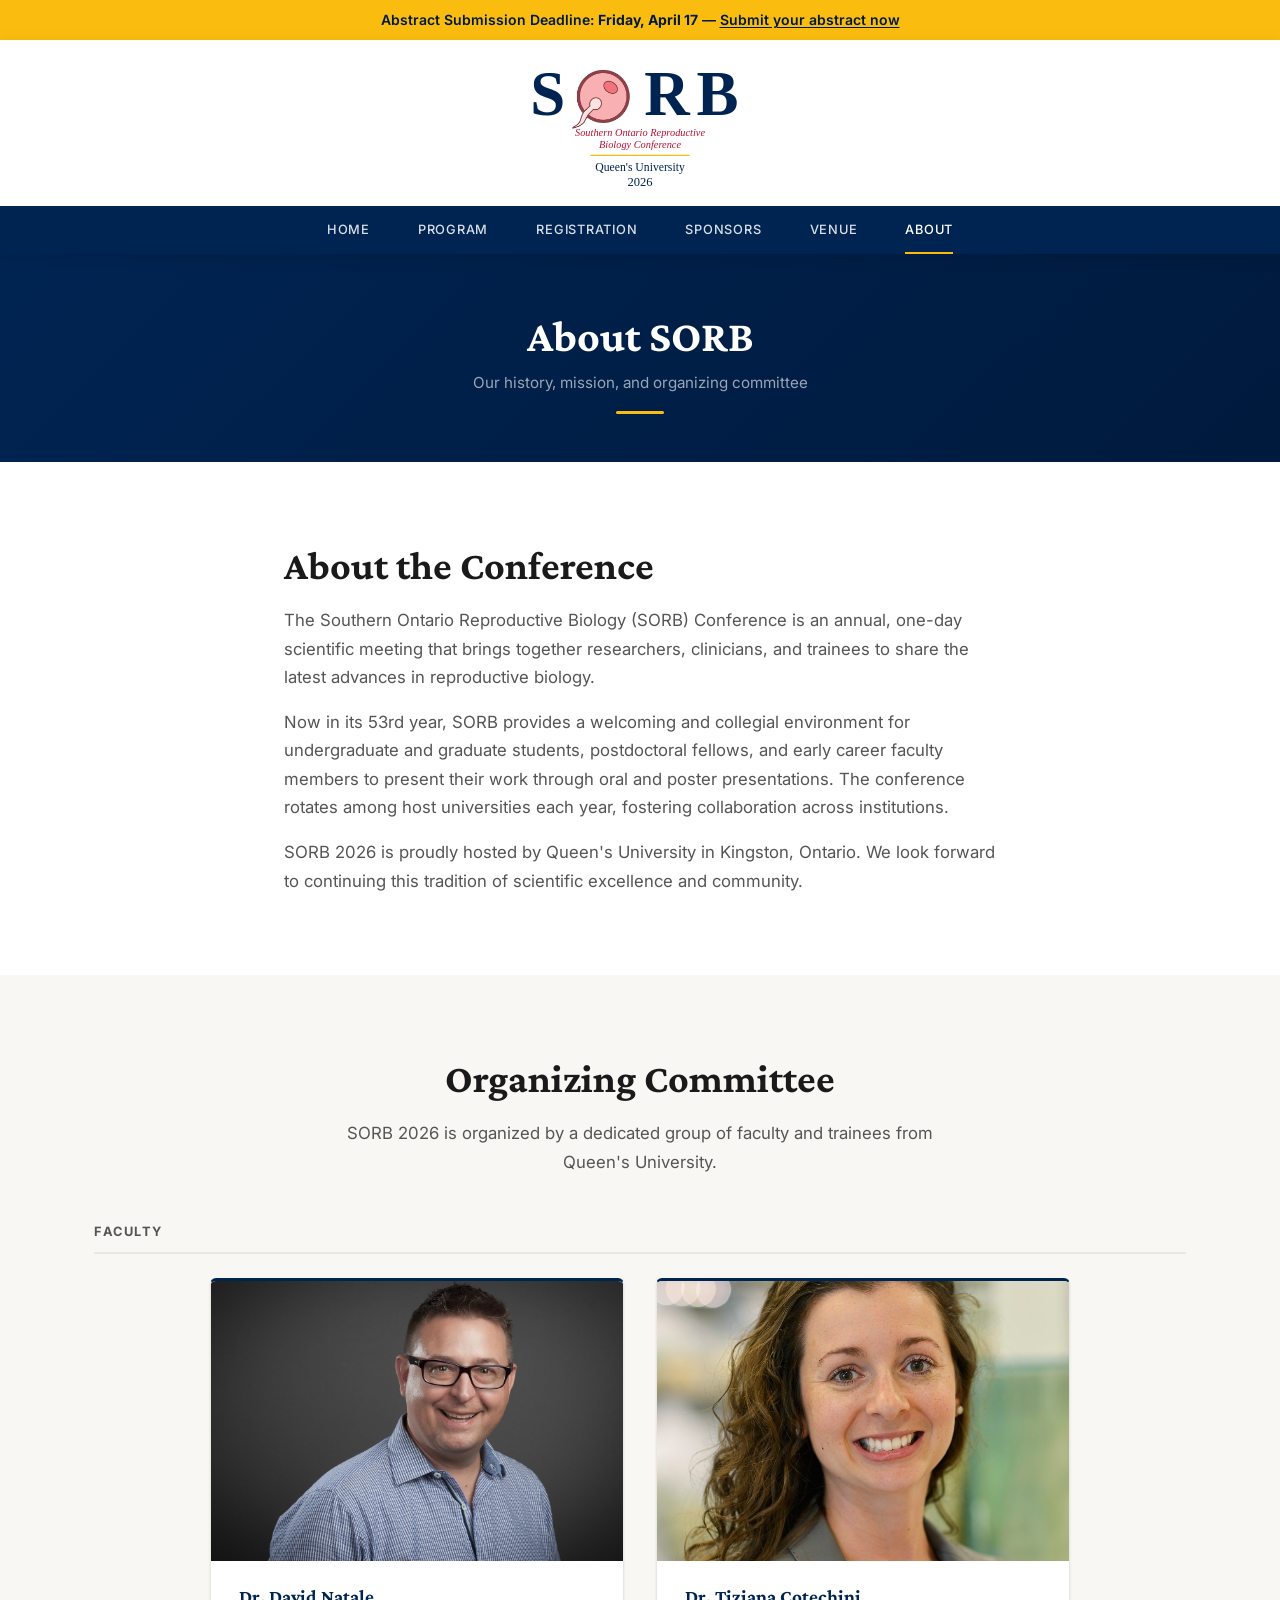
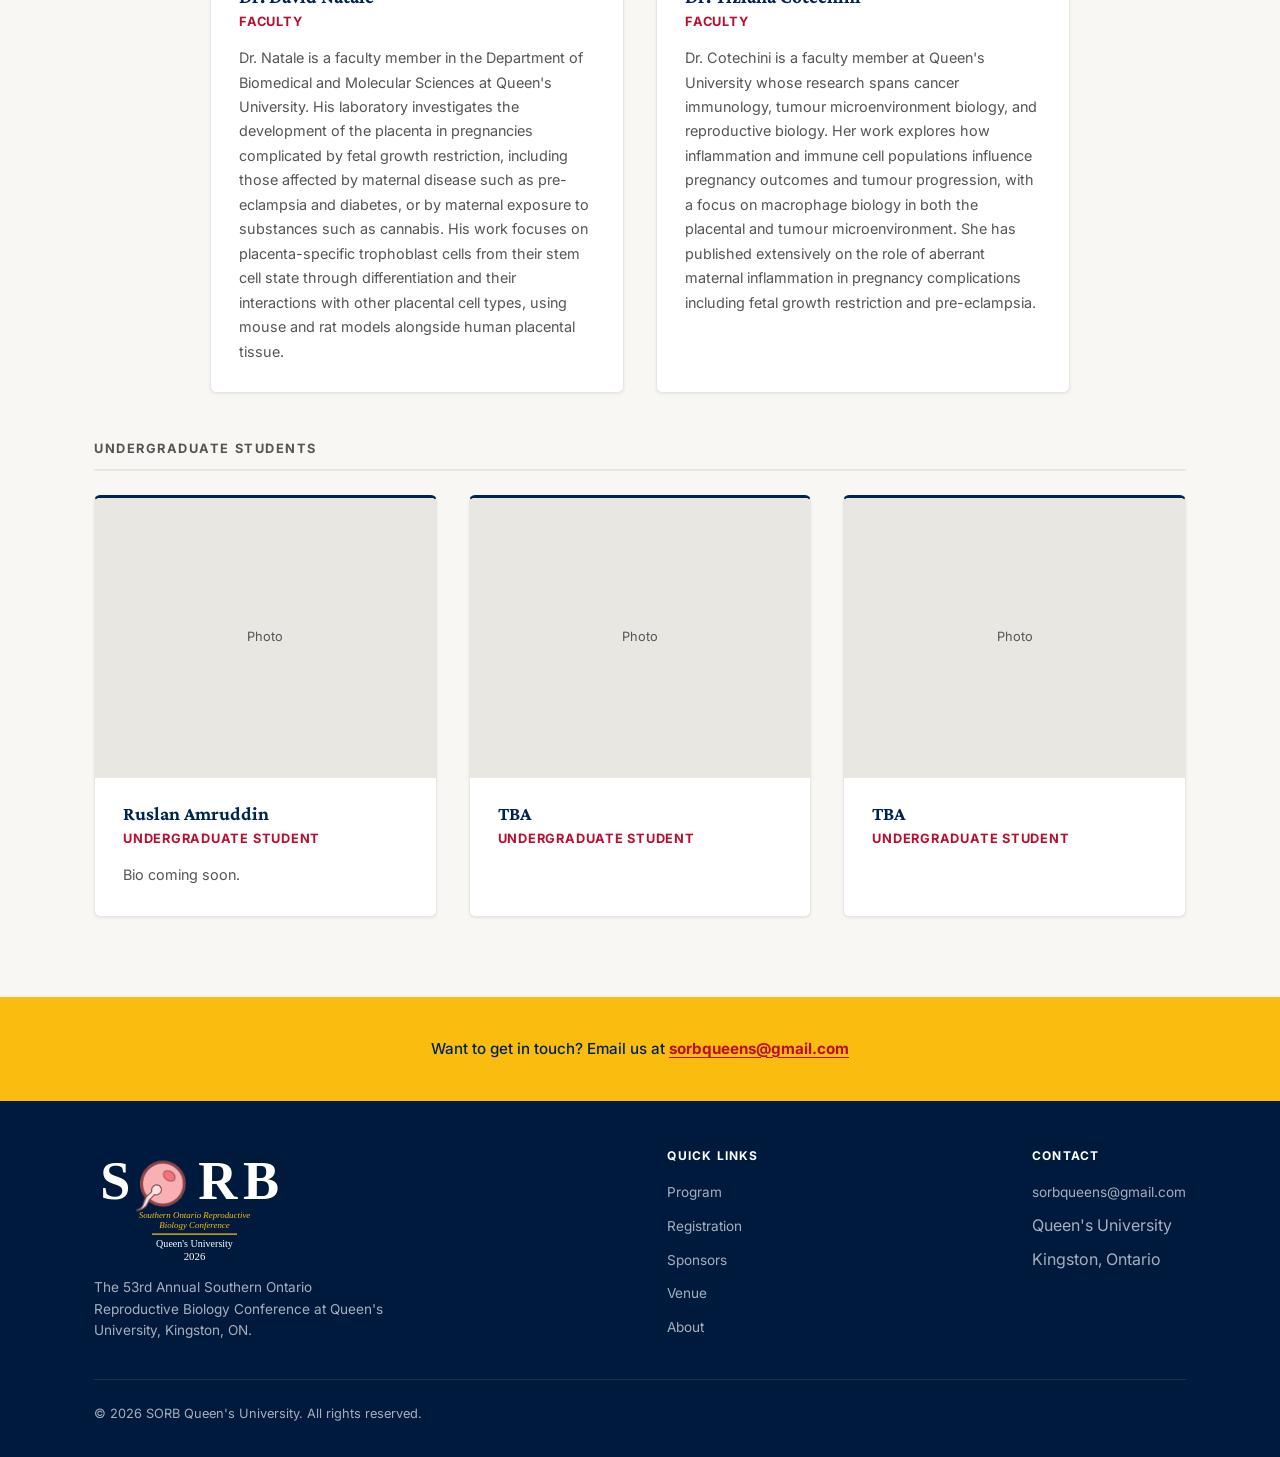
==== commit 0e4dff0a: "Add abstract submission deadline banner to all pages Adds a gold top-of-page banner on all six HTML " ====
--- a/about.html
+++ b/about.html
@@ -14,6 +14,10 @@
   <link rel="stylesheet" href="styles.css">
 </head>
 <body>
+
+  <div class="deadline-banner" role="banner">
+    Abstract Submission Deadline: <strong>Friday, April 17</strong> — <a href="registration.html">Submit your abstract now</a>
+  </div>
 
   <a href="#main" class="skip-link">Skip to content</a>
 
--- a/styles.css
+++ b/styles.css
@@ -982,6 +982,9 @@
 
 .team-grid-bio--two {
   grid-template-columns: repeat(2, 1fr);
+  max-width: 860px;
+  margin-left: auto;
+  margin-right: auto;
 }
 
 .bio-card--empty {
@@ -1344,3 +1347,24 @@
     grid-template-columns: 1fr;
   }
 }
+
+/* Deadline Banner */
+.deadline-banner {
+  background: var(--gold);
+  color: var(--navy-dark);
+  text-align: center;
+  padding: 10px 16px;
+  font-size: .875rem;
+  font-weight: 600;
+  line-height: 1.4;
+}
+
+.deadline-banner a {
+  color: var(--navy-dark);
+  text-decoration: underline;
+  text-underline-offset: 2px;
+}
+
+.deadline-banner a:hover {
+  opacity: .75;
+}
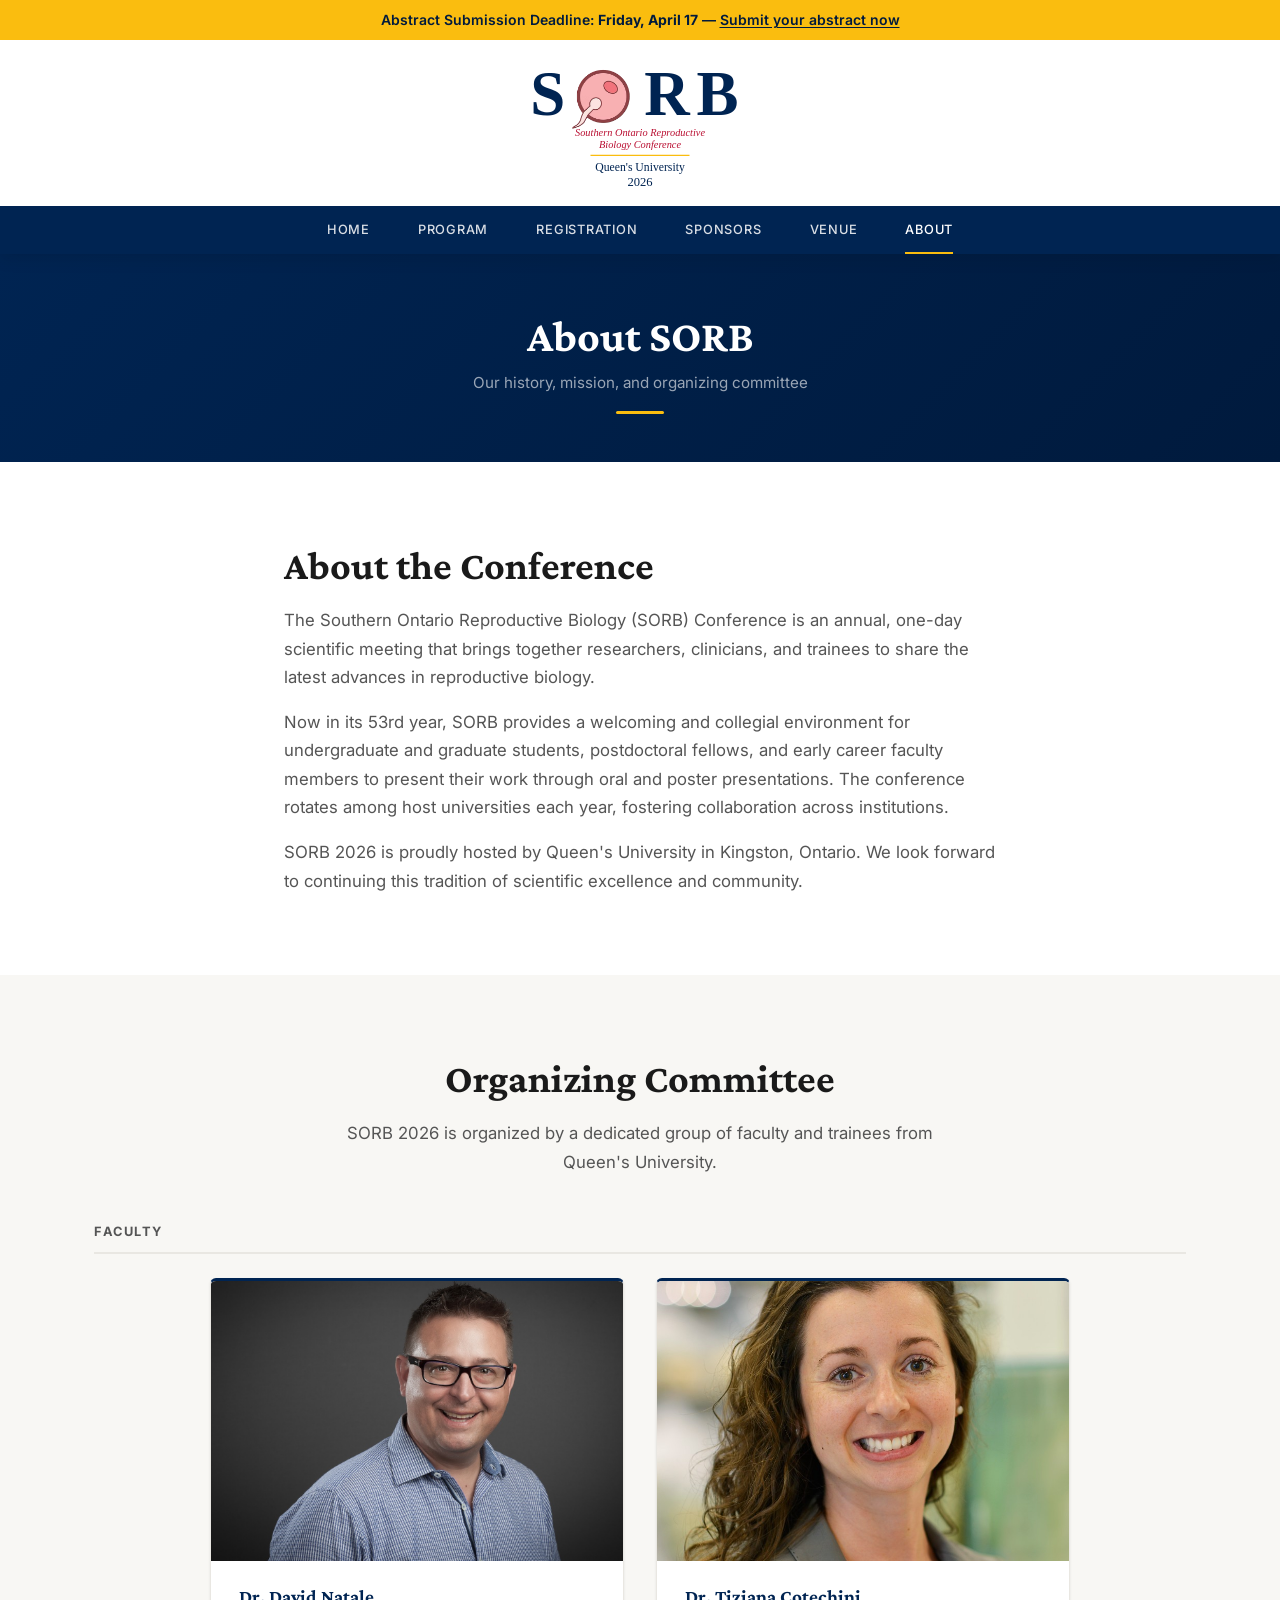
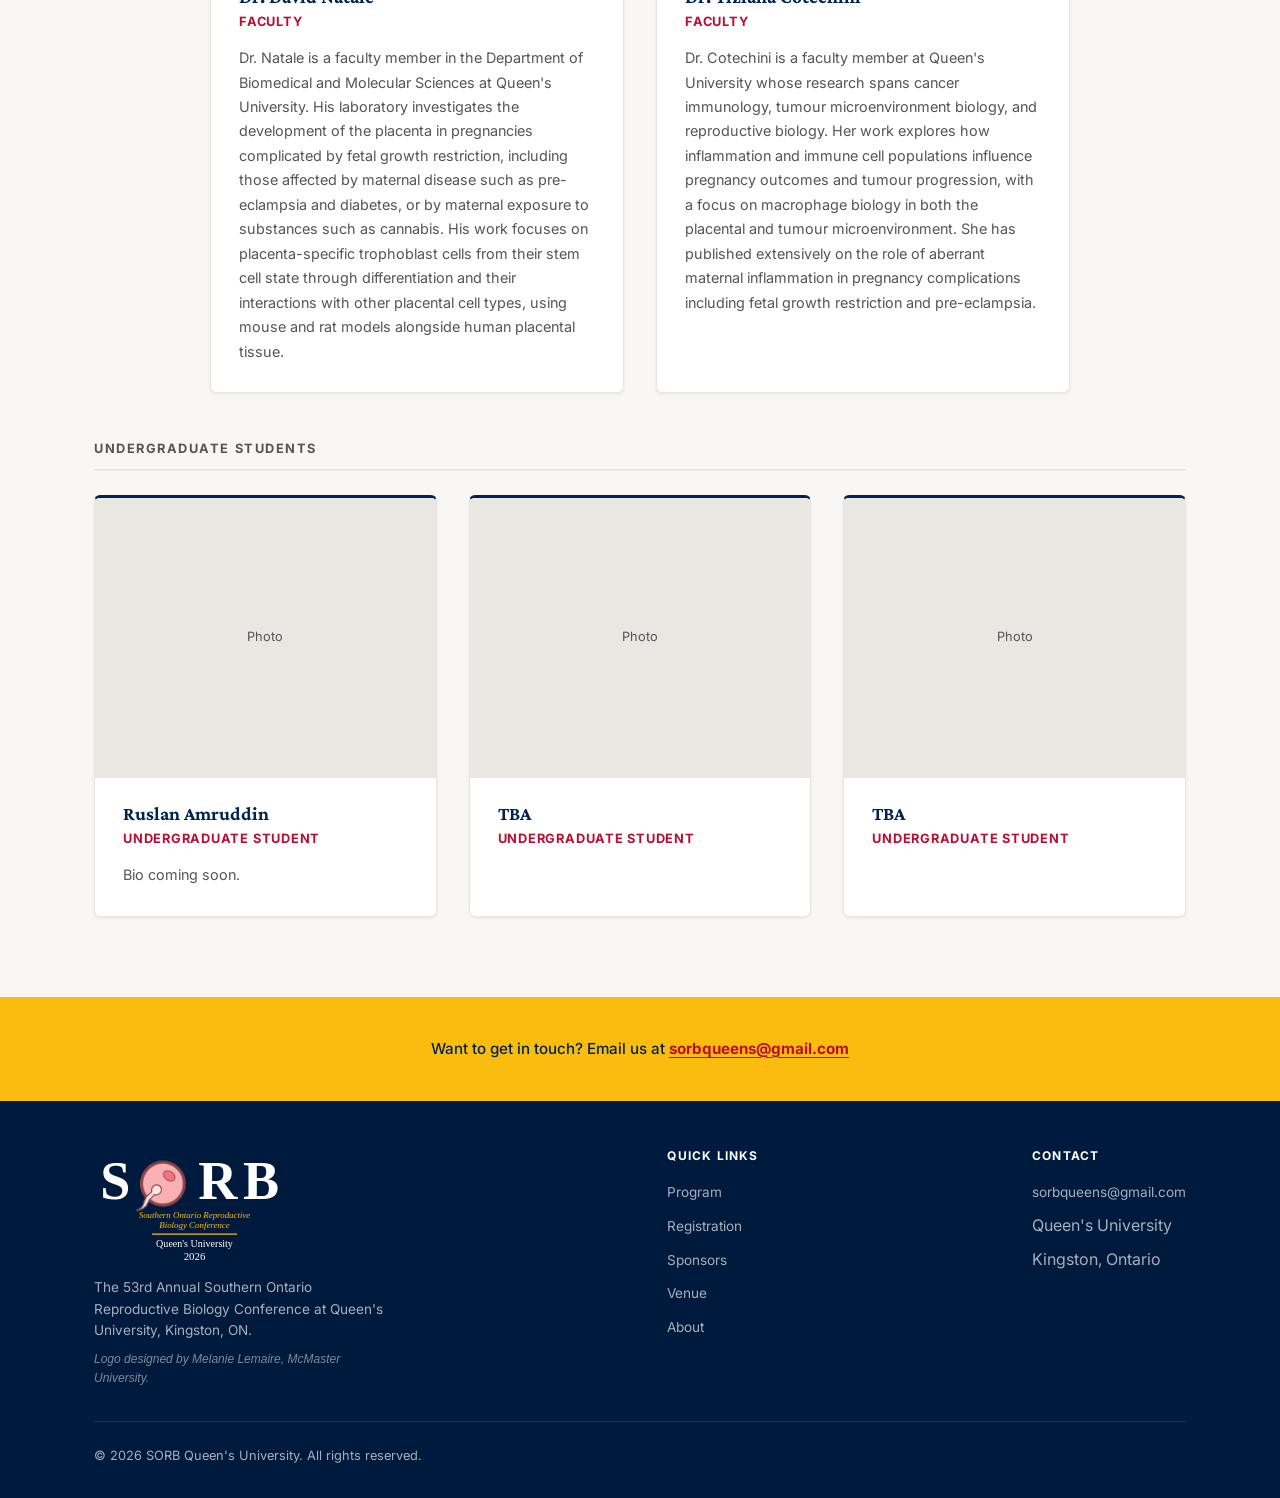
==== commit 77a27716: "Credit logo designer Melanie Lemaire in footer Co-Authored-By: Claude Opus 4.7 (1M context) <noreply" ====
--- a/about.html
+++ b/about.html
@@ -146,6 +146,7 @@
         <div class="footer-brand">
           <img src="logo-footer.svg" alt="SORB 2026" class="footer-brand__img">
           <p class="footer-brand__text">The 53rd Annual Southern Ontario Reproductive Biology Conference at Queen's University, Kingston, ON.</p>
+          <p class="footer-brand__credit">Logo designed by Melanie Lemaire, McMaster University.</p>
         </div>
         <div class="footer-links">
           <h4>Quick Links</h4>
--- a/styles.css
+++ b/styles.css
@@ -270,7 +270,7 @@
 /* Header */
 .site-header {
   position: sticky;
-  top: 0;
+  top: 40px;
   z-index: 1000;
   background: var(--navy);
   box-shadow: var(--shadow-md);
@@ -746,9 +746,24 @@
   z-index: 1;
 }
 
+.timeline__item--past {
+  opacity: .38;
+}
+
+.timeline__item--past::before {
+  background: var(--light-gray);
+  border-color: var(--light-gray);
+}
+
 .timeline__item--active::before {
   background: var(--gold);
   border-color: var(--gold);
+  box-shadow: 0 0 0 4px rgba(250, 189, 15, .25);
+}
+
+.timeline__item--active .timeline__date,
+.timeline__item--active .timeline__text {
+  font-weight: 700;
 }
 
 .timeline__date {
@@ -1085,6 +1100,16 @@
   line-height: 1.6;
 }
 
+.footer-brand__credit {
+  font-family: 'Inter', sans-serif;
+  font-size: .75rem;
+  max-width: 300px;
+  line-height: 1.6;
+  margin-top: 8px;
+  opacity: .75;
+  font-style: italic;
+}
+
 .footer-links h4 {
   font-family: 'Inter', sans-serif;
   font-size: .75rem;
@@ -1350,6 +1375,9 @@
 
 /* Deadline Banner */
 .deadline-banner {
+  position: sticky;
+  top: 0;
+  z-index: 1001;
   background: var(--gold);
   color: var(--navy-dark);
   text-align: center;
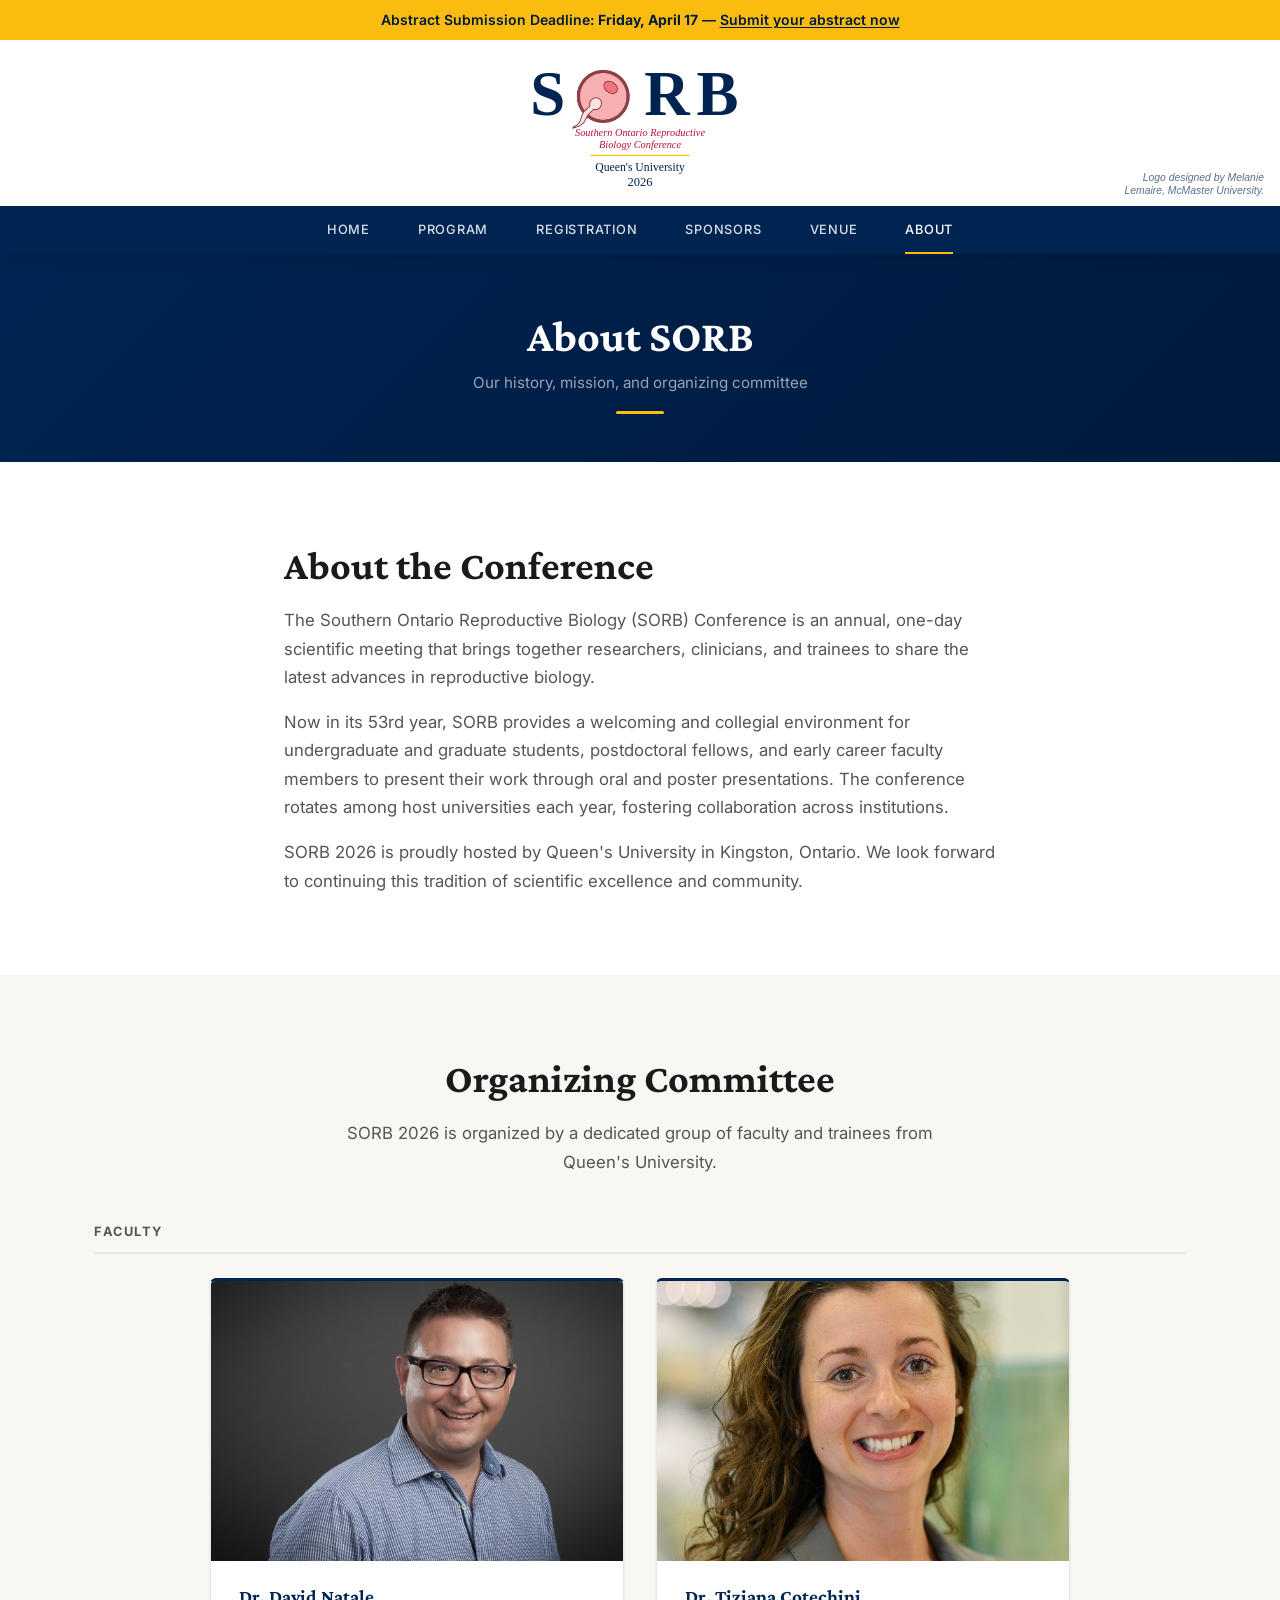
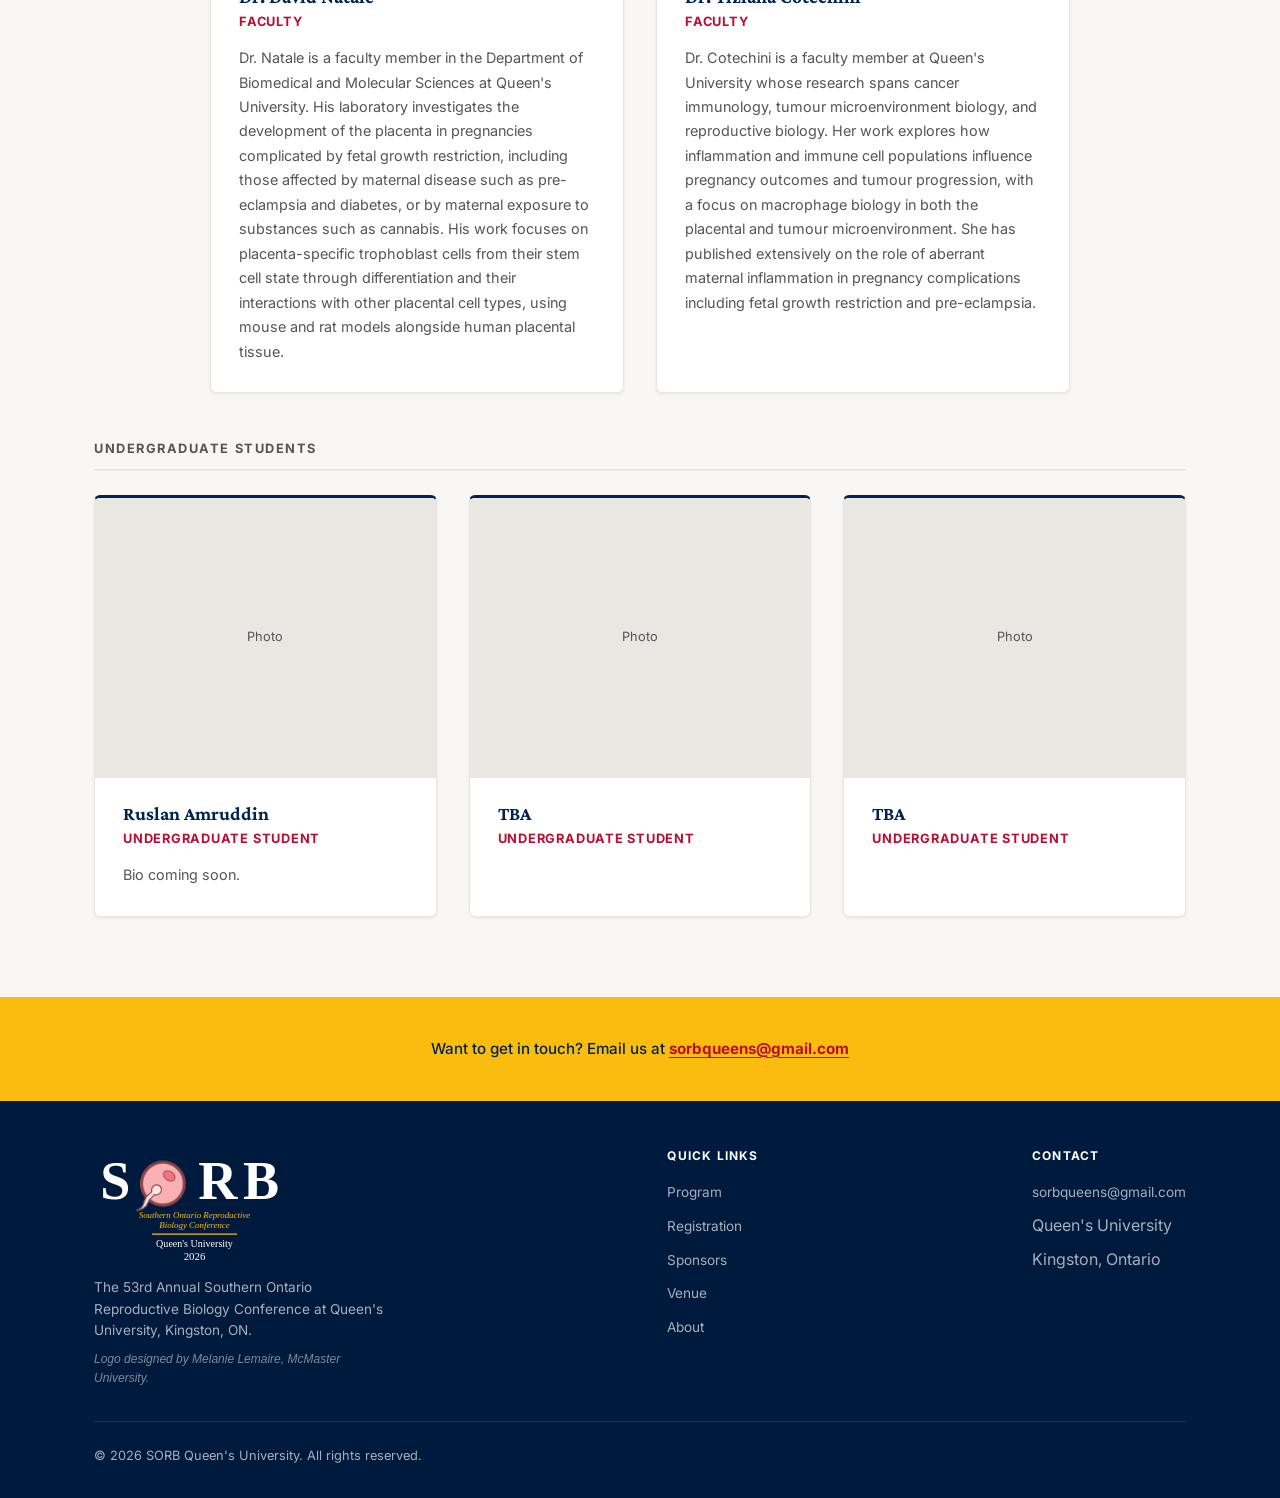
==== commit e390f00f: "Add logo credit to header (right-aligned, small italic) Co-Authored-By: Claude Opus 4.7 (1M context)" ====
--- a/about.html
+++ b/about.html
@@ -26,6 +26,7 @@
       <a href="index.html" class="header-logo">
         <img src="logo.svg" alt="SORB — Southern Ontario Reproductive Biology Conference, Queen's University 2026" class="header-logo__img">
       </a>
+      <span class="header-credit">Logo designed by Melanie Lemaire, McMaster University.</span>
       <button class="nav-toggle" aria-label="Toggle navigation" aria-expanded="false">
         <span></span><span></span><span></span>
       </button>
--- a/styles.css
+++ b/styles.css
@@ -277,11 +277,35 @@
 }
 
 .header-top {
+  position: relative;
   display: flex;
   align-items: center;
   justify-content: center;
   padding: 16px 24px 10px;
   background: var(--white);
+}
+
+.header-credit {
+  position: absolute;
+  right: 16px;
+  bottom: 8px;
+  font-family: 'Inter', sans-serif;
+  font-size: .65rem;
+  color: var(--navy);
+  opacity: .65;
+  font-style: italic;
+  max-width: 160px;
+  text-align: right;
+  line-height: 1.3;
+}
+
+@media (max-width: 768px) {
+  .header-credit {
+    position: static;
+    max-width: none;
+    text-align: center;
+    margin-top: 6px;
+  }
 }
 
 .header-logo {
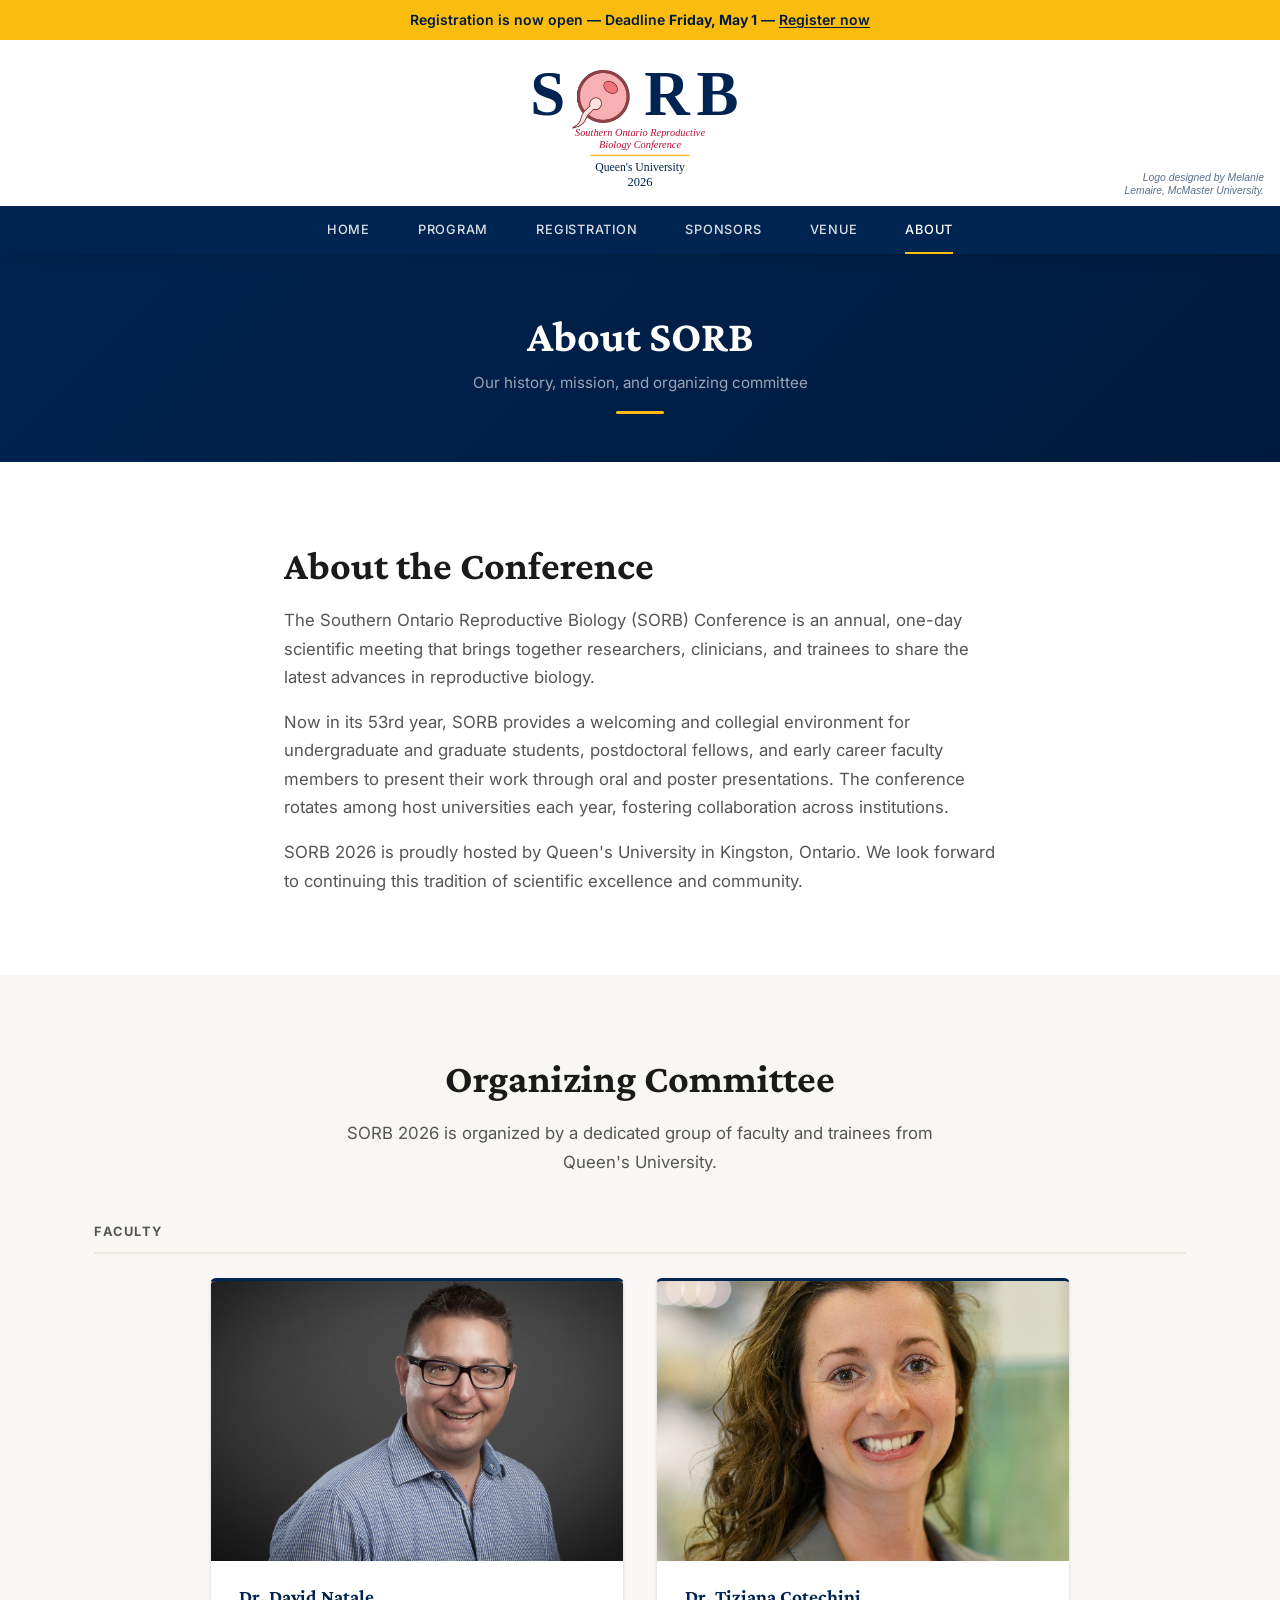
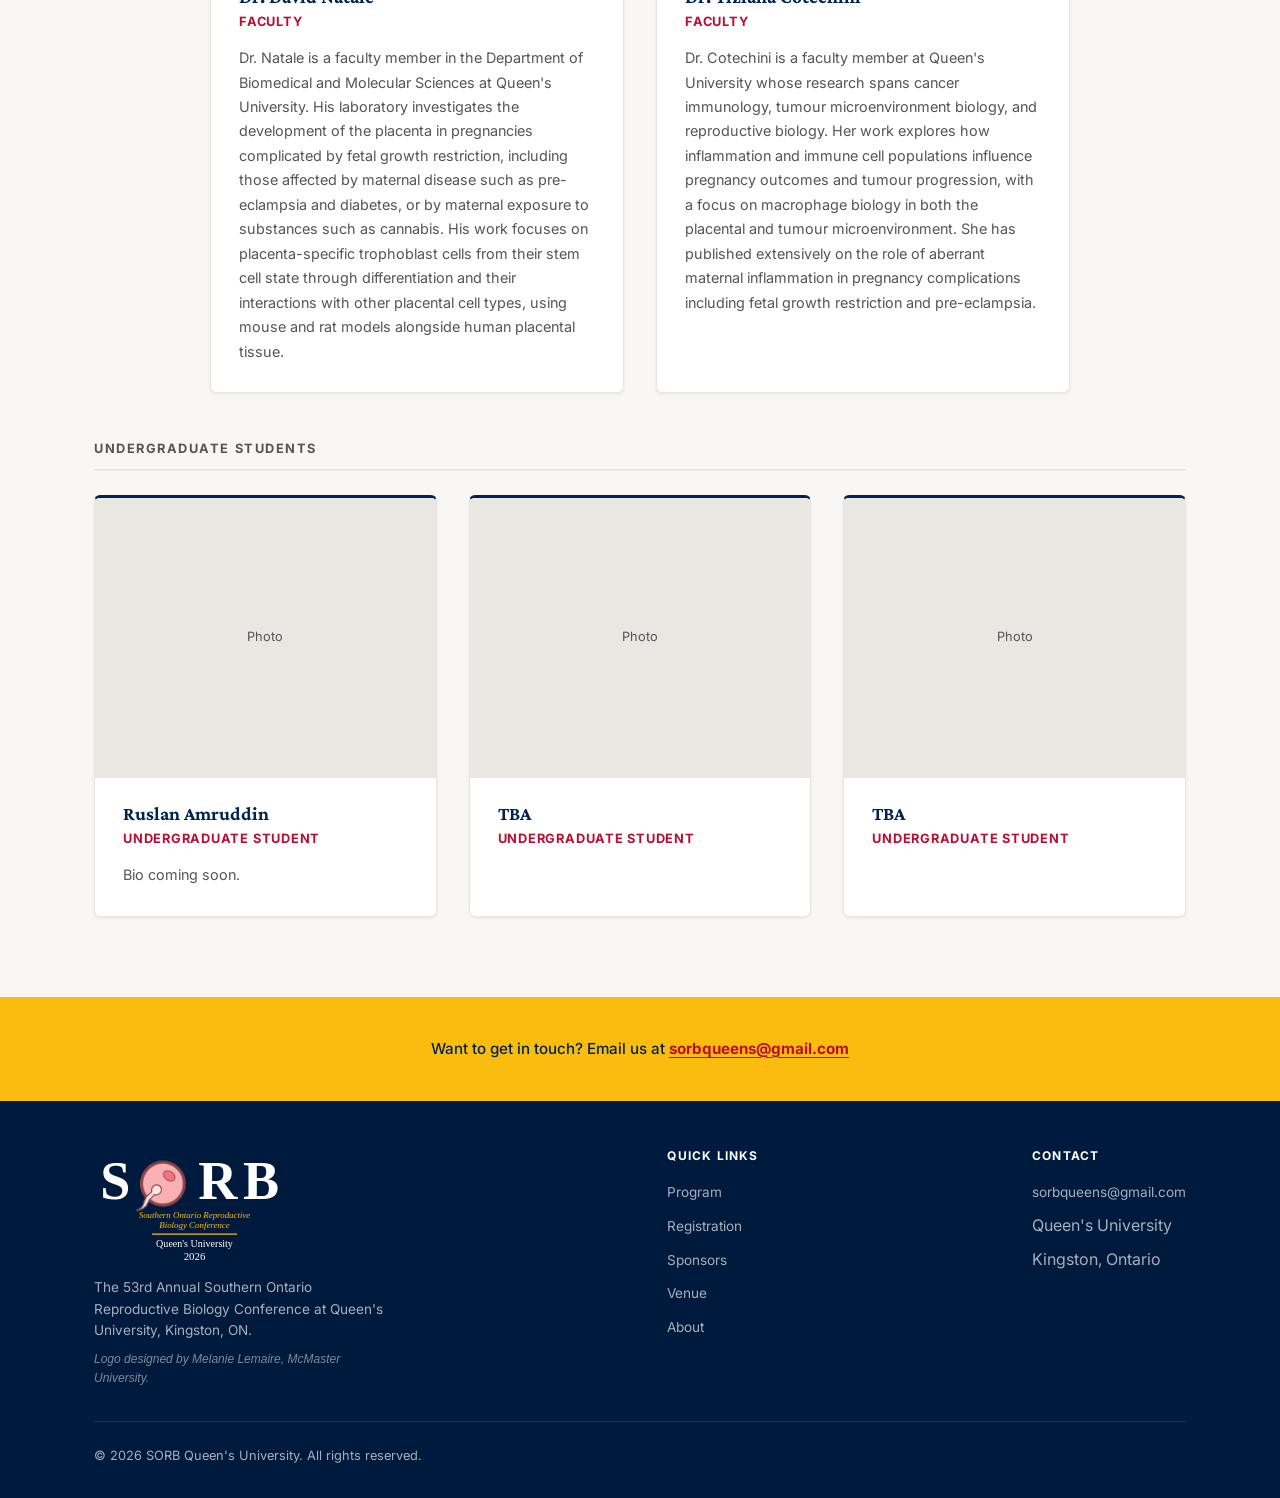
==== commit 565669a8: "Update deadline banner site-wide to registration; remove redundant page header Co-Authored-By: Claud" ====
--- a/about.html
+++ b/about.html
@@ -16,7 +16,7 @@
 <body>
 
   <div class="deadline-banner" role="banner">
-    Abstract Submission Deadline: <strong>Friday, April 17</strong> — <a href="registration.html">Submit your abstract now</a>
+    Registration is now open — Deadline <strong>Friday, May 1</strong> — <a href="https://events.fin.queensu.ca/cgi/page.cgi/_eventmgr.html?action=viewdetail&amp;event_id=371" target="_blank" rel="noopener">Register now</a>
   </div>
 
   <a href="#main" class="skip-link">Skip to content</a>
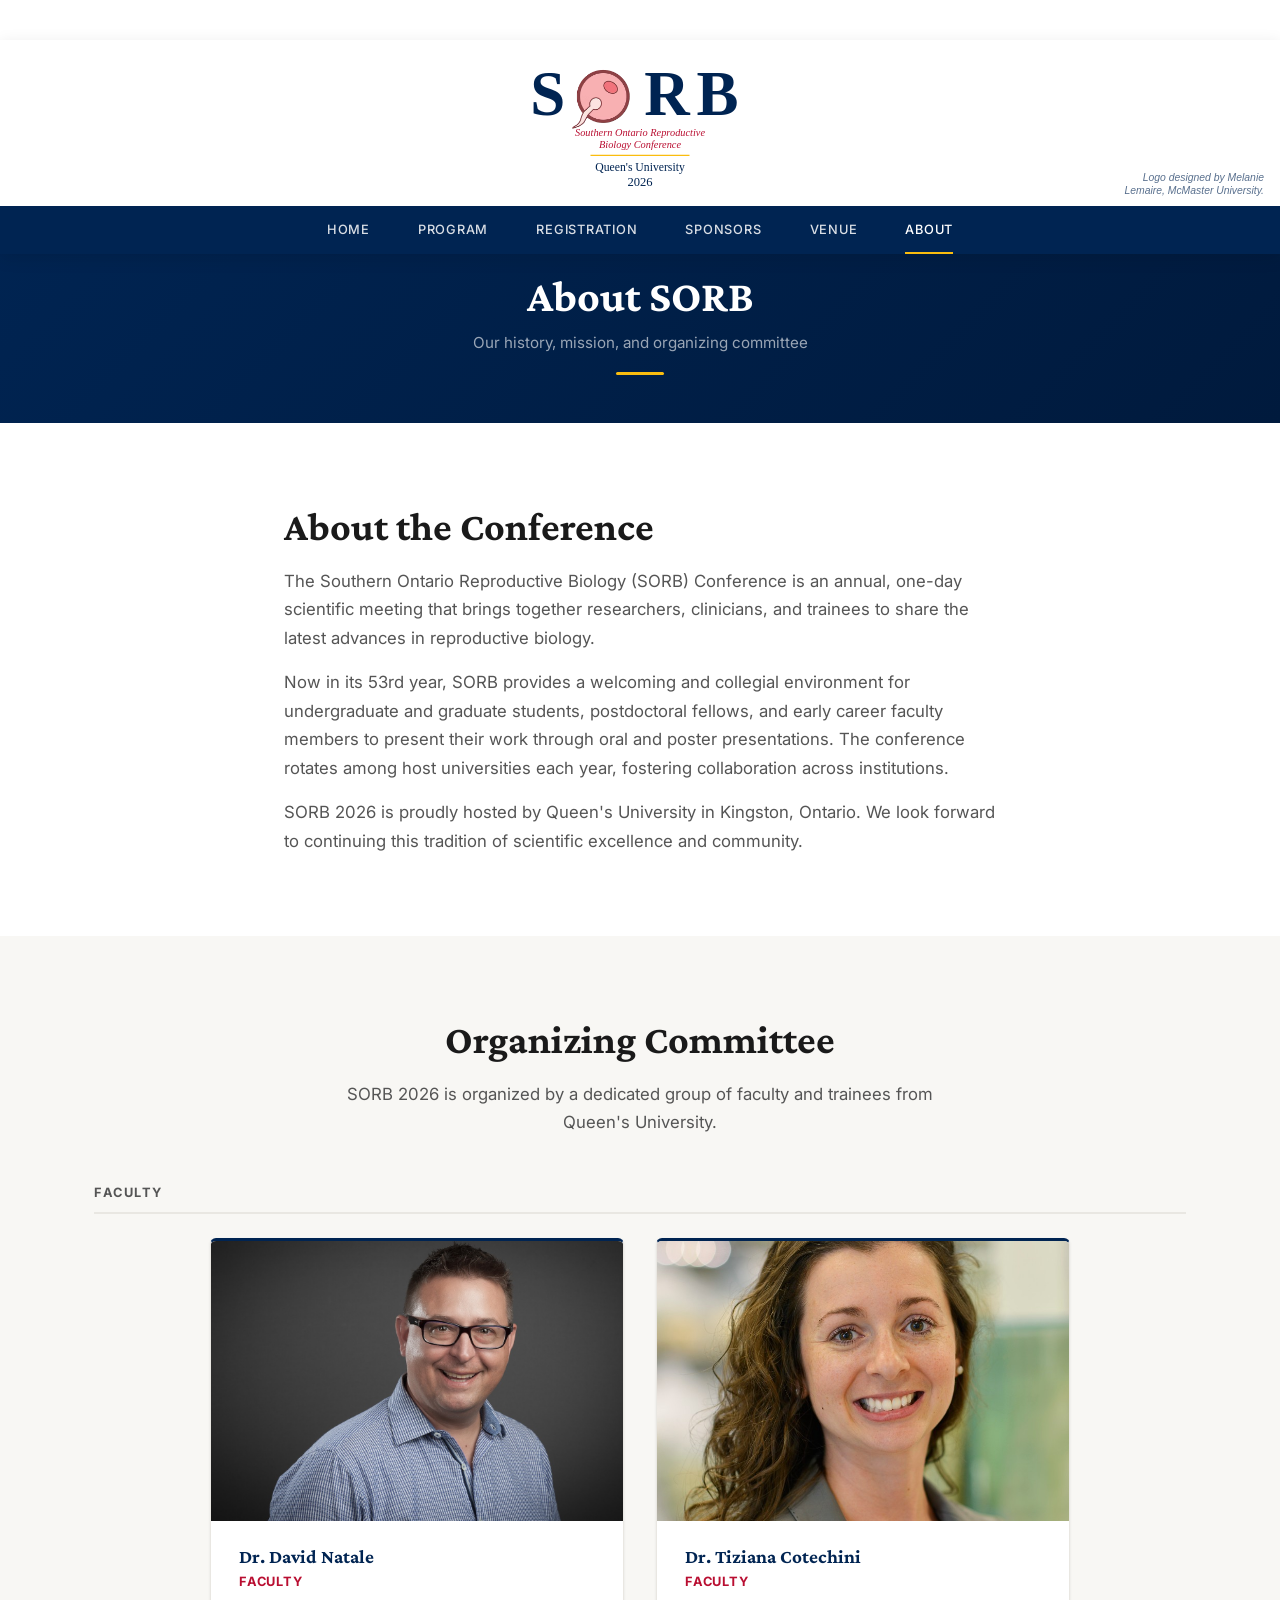
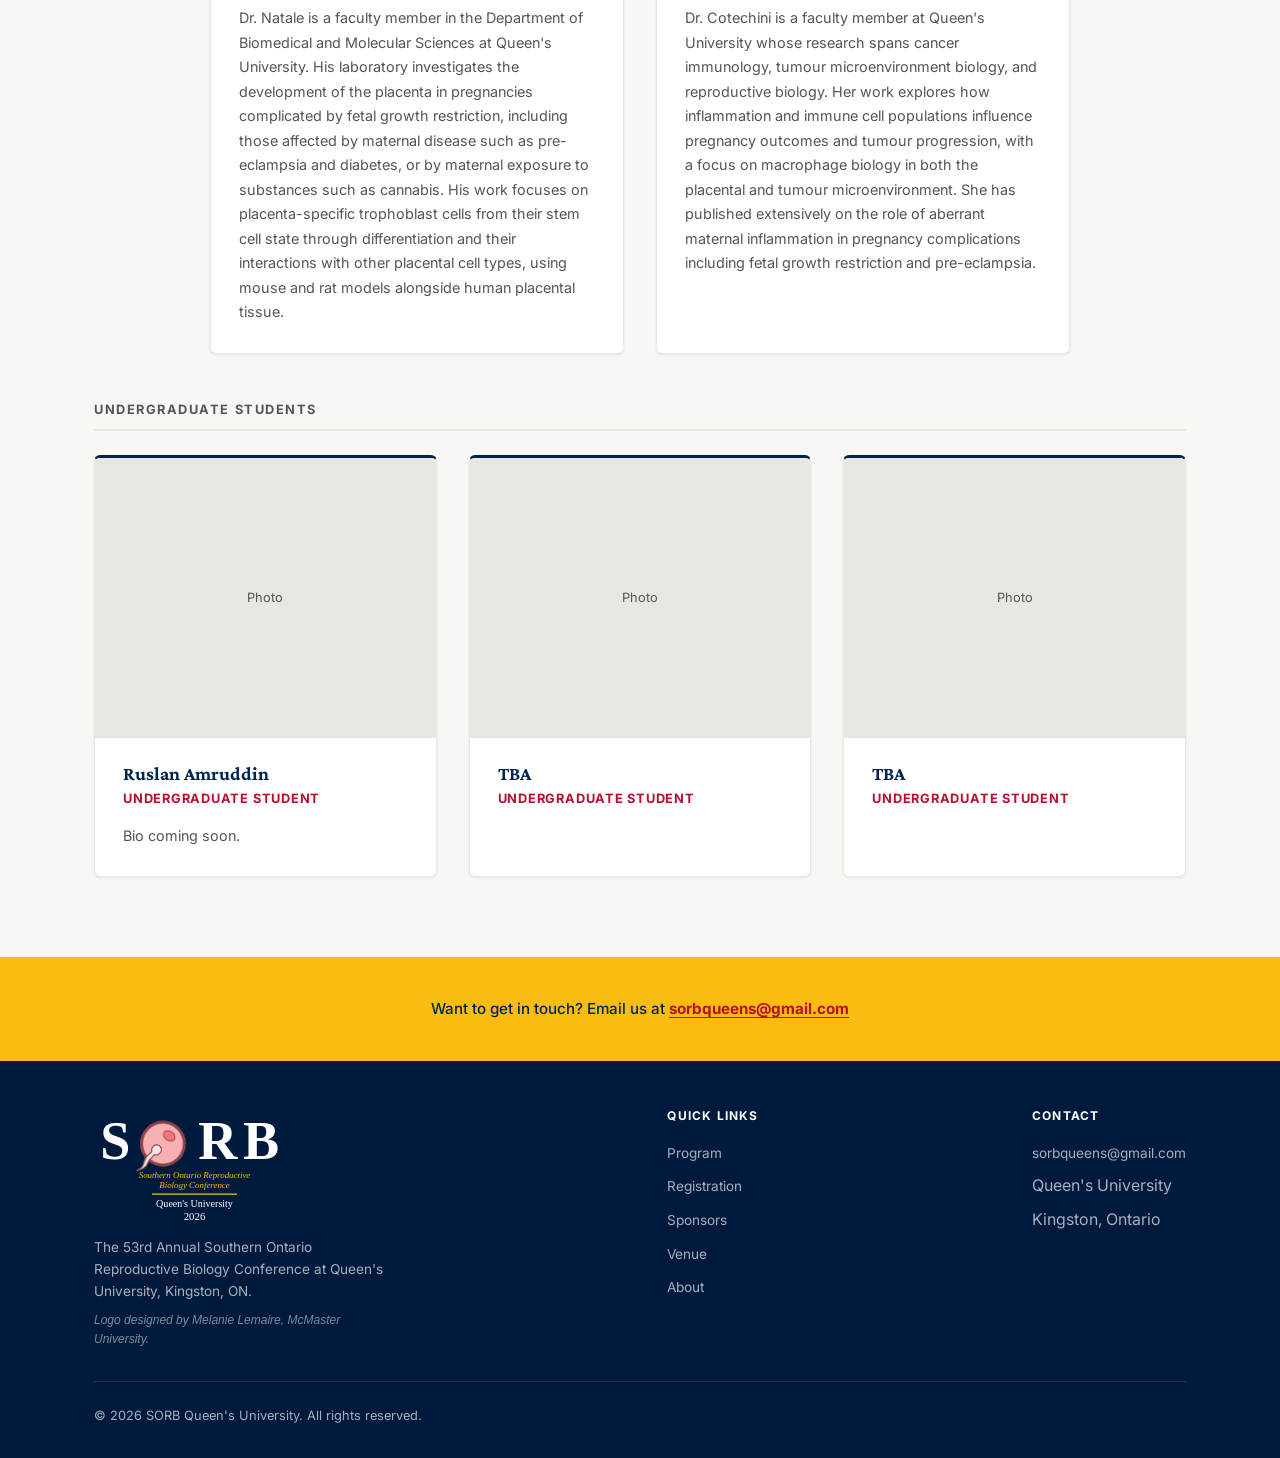
==== commit 8e01a644: "Remove registration deadline banner site-wide Co-Authored-By: Claude Opus 4.7 (1M context) <noreply@" ====
--- a/about.html
+++ b/about.html
@@ -14,10 +14,6 @@
   <link rel="stylesheet" href="styles.css">
 </head>
 <body>
-
-  <div class="deadline-banner" role="banner">
-    Registration is now open — Deadline <strong>Friday, May 1</strong> — <a href="https://events.fin.queensu.ca/cgi/page.cgi/_eventmgr.html?action=viewdetail&amp;event_id=371" target="_blank" rel="noopener">Register now</a>
-  </div>
 
   <a href="#main" class="skip-link">Skip to content</a>
 
--- a/styles.css
+++ b/styles.css
@@ -1420,3 +1420,156 @@
 .deadline-banner a:hover {
   opacity: .75;
 }
+
+/* Program Schedule */
+.schedule {
+  display: flex;
+  flex-direction: column;
+  gap: 14px;
+}
+
+.schedule__block {
+  display: grid;
+  grid-template-columns: 95px 1fr;
+  gap: 20px;
+  background: var(--white);
+  border: 1px solid var(--light-gray);
+  border-left: 4px solid var(--navy);
+  border-radius: var(--radius);
+  padding: 20px 24px;
+  box-shadow: var(--shadow-sm);
+  transition: box-shadow var(--transition), transform var(--transition);
+}
+
+.schedule__block:hover {
+  box-shadow: var(--shadow-md);
+}
+
+.schedule__block--session {
+  border-left-color: var(--gold);
+  background: var(--off-white);
+}
+
+.schedule__block--break {
+  border-left-color: var(--navy);
+  background: rgba(0, 36, 82, 0.06);
+}
+
+.schedule__block--keynote {
+  border-left-color: var(--red);
+  background: var(--off-white);
+}
+
+.schedule__time {
+  font-family: 'Inter', sans-serif;
+  font-size: .82rem;
+  font-weight: 700;
+  color: var(--navy);
+  letter-spacing: .01em;
+  padding-top: 2px;
+  white-space: nowrap;
+}
+
+.schedule__block--break .schedule__time {
+  color: var(--navy);
+}
+
+.schedule__title {
+  font-family: 'Crimson Pro', Georgia, serif;
+  font-size: 1.25rem;
+  color: var(--navy);
+  line-height: 1.3;
+}
+
+.schedule__block--break .schedule__title {
+  font-size: 1.05rem;
+  color: var(--navy);
+  font-weight: 600;
+}
+
+.schedule__chair {
+  font-family: 'Inter', sans-serif;
+  font-size: .85rem;
+  color: var(--text-muted);
+  margin-top: 4px;
+  font-style: italic;
+}
+
+.schedule__talks {
+  list-style: none;
+  margin-top: 16px;
+  display: flex;
+  flex-direction: column;
+  gap: 14px;
+}
+
+.schedule__talks > li {
+  display: grid;
+  grid-template-columns: 110px 1fr;
+  gap: 16px;
+  padding-top: 14px;
+  border-top: 1px dashed var(--light-gray);
+}
+
+.schedule__talks > li:first-child {
+  border-top: none;
+  padding-top: 0;
+}
+
+.schedule__talk-time {
+  font-family: 'Inter', sans-serif;
+  font-size: .8rem;
+  font-weight: 600;
+  color: var(--gold-dark);
+  letter-spacing: .02em;
+  padding-top: 2px;
+}
+
+.schedule__talk-title {
+  font-family: 'Inter', sans-serif;
+  font-size: .95rem;
+  font-weight: 600;
+  color: var(--text);
+  line-height: 1.45;
+}
+
+.schedule__talk-author {
+  font-family: 'Inter', sans-serif;
+  font-size: .85rem;
+  color: var(--text-muted);
+  font-style: italic;
+  margin-top: 3px;
+}
+
+.schedule__flash {
+  list-style: none;
+  margin-top: 12px;
+  display: flex;
+  flex-direction: column;
+  gap: 10px;
+  padding-left: 16px;
+  border-left: 2px solid var(--gold);
+}
+
+.schedule__flash li {
+  padding: 4px 0;
+}
+
+@media (max-width: 720px) {
+  .schedule__block {
+    grid-template-columns: 1fr;
+    gap: 8px;
+    padding: 16px 18px;
+  }
+  .schedule__time {
+    font-size: .8rem;
+    color: var(--gold-dark);
+  }
+  .schedule__talks > li {
+    grid-template-columns: 1fr;
+    gap: 4px;
+  }
+  .schedule__talk-time {
+    font-size: .75rem;
+  }
+}
